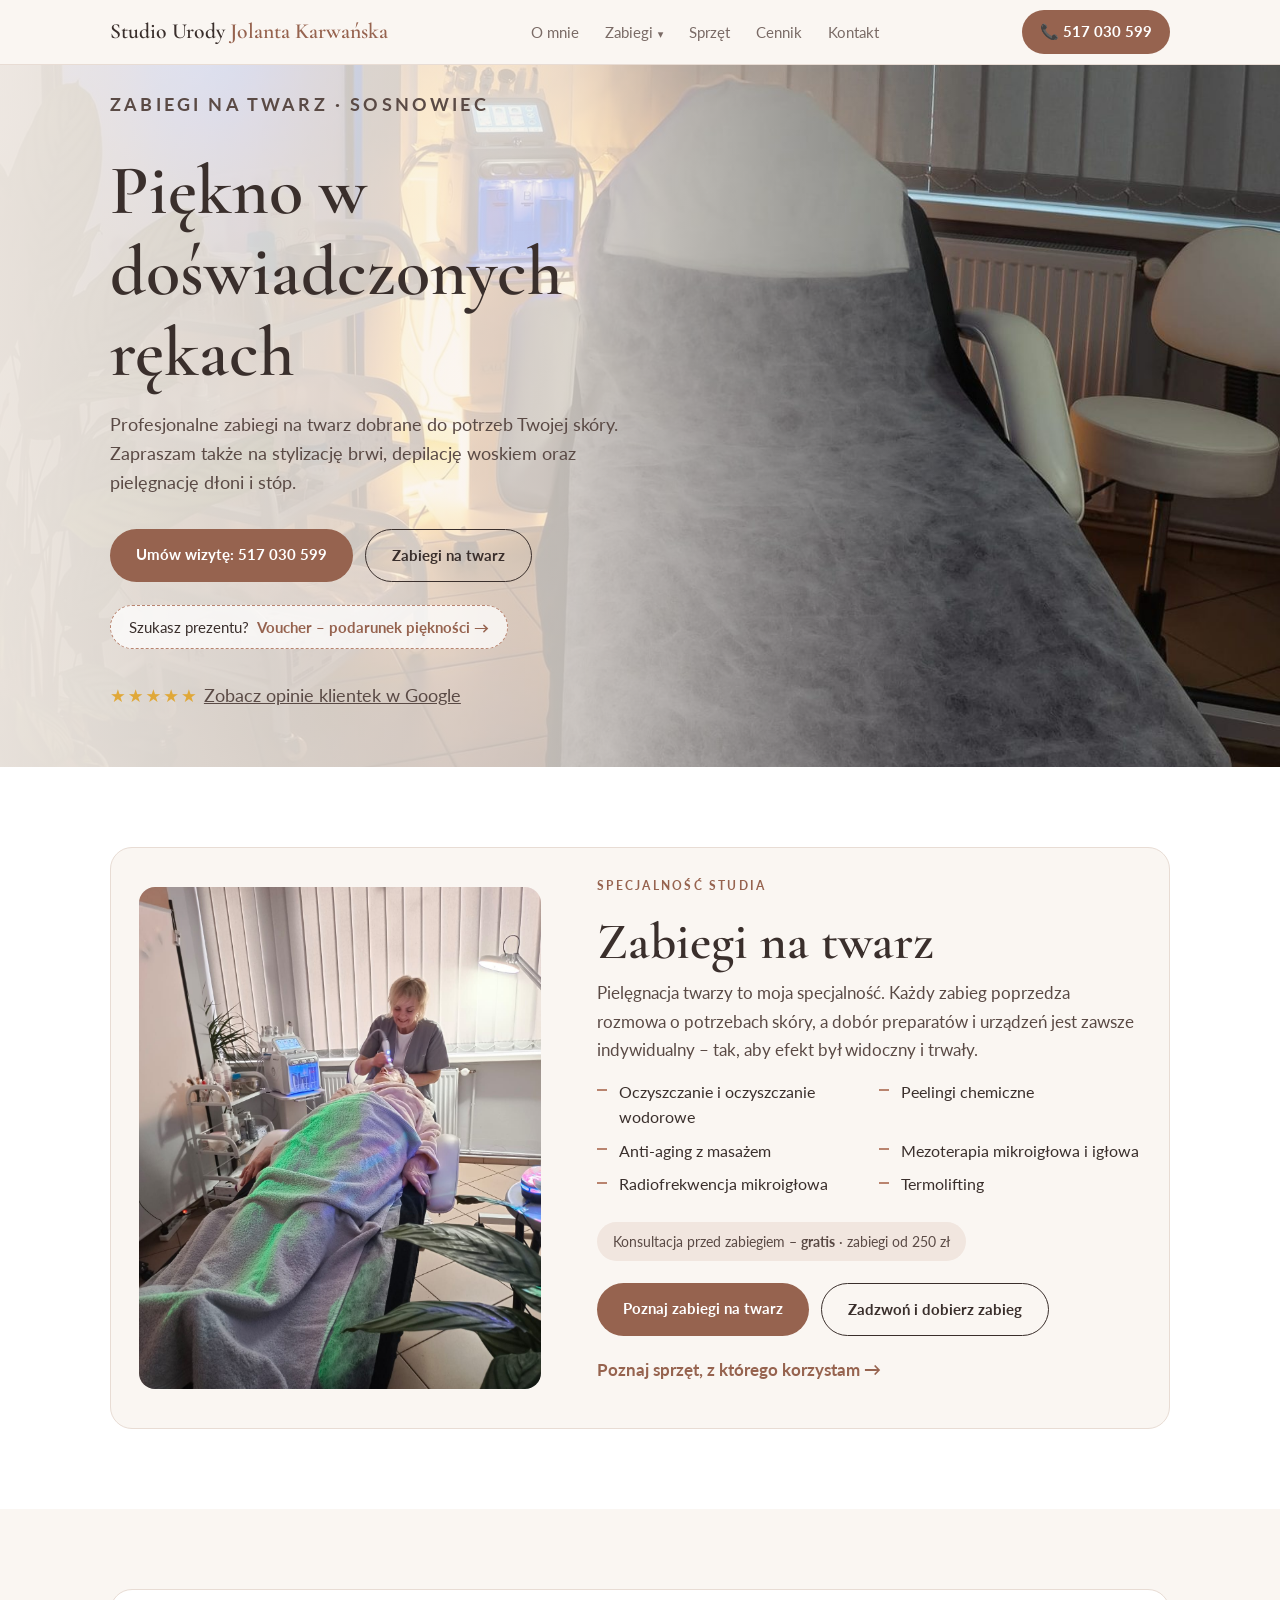
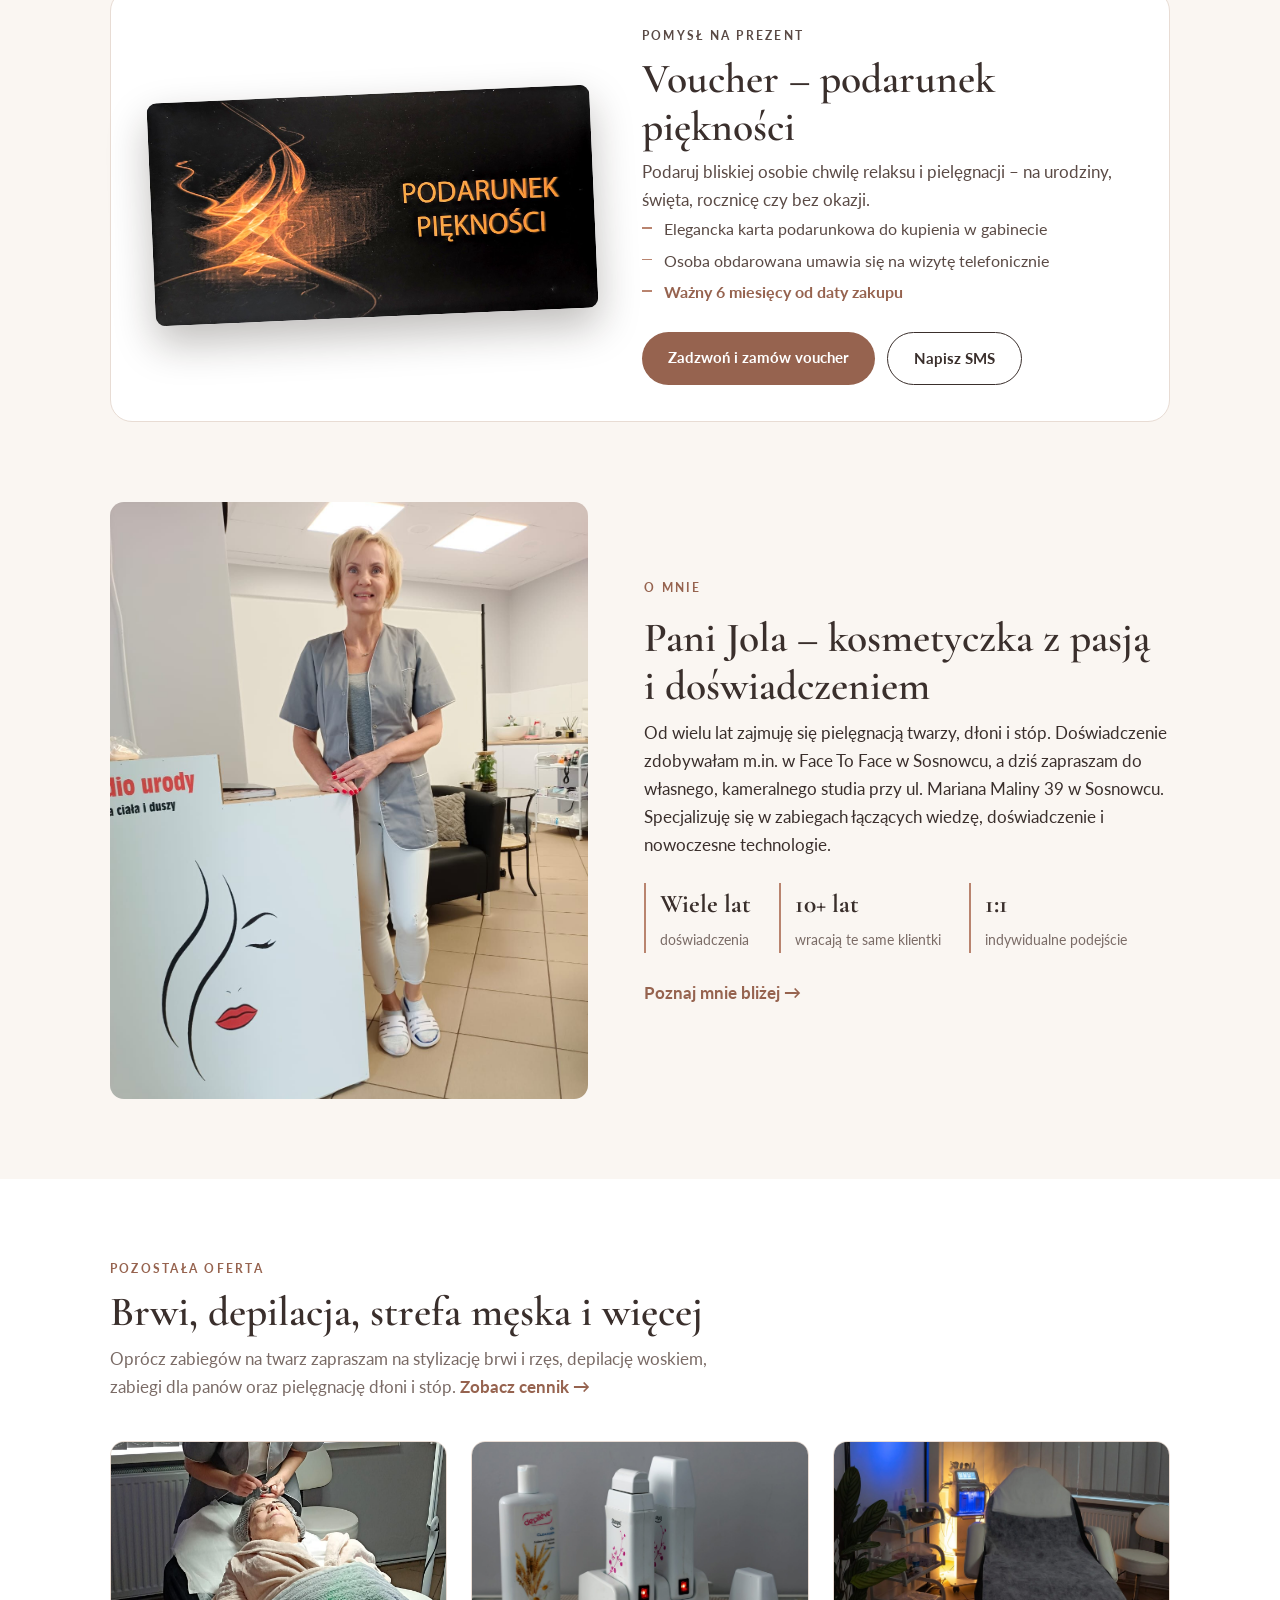
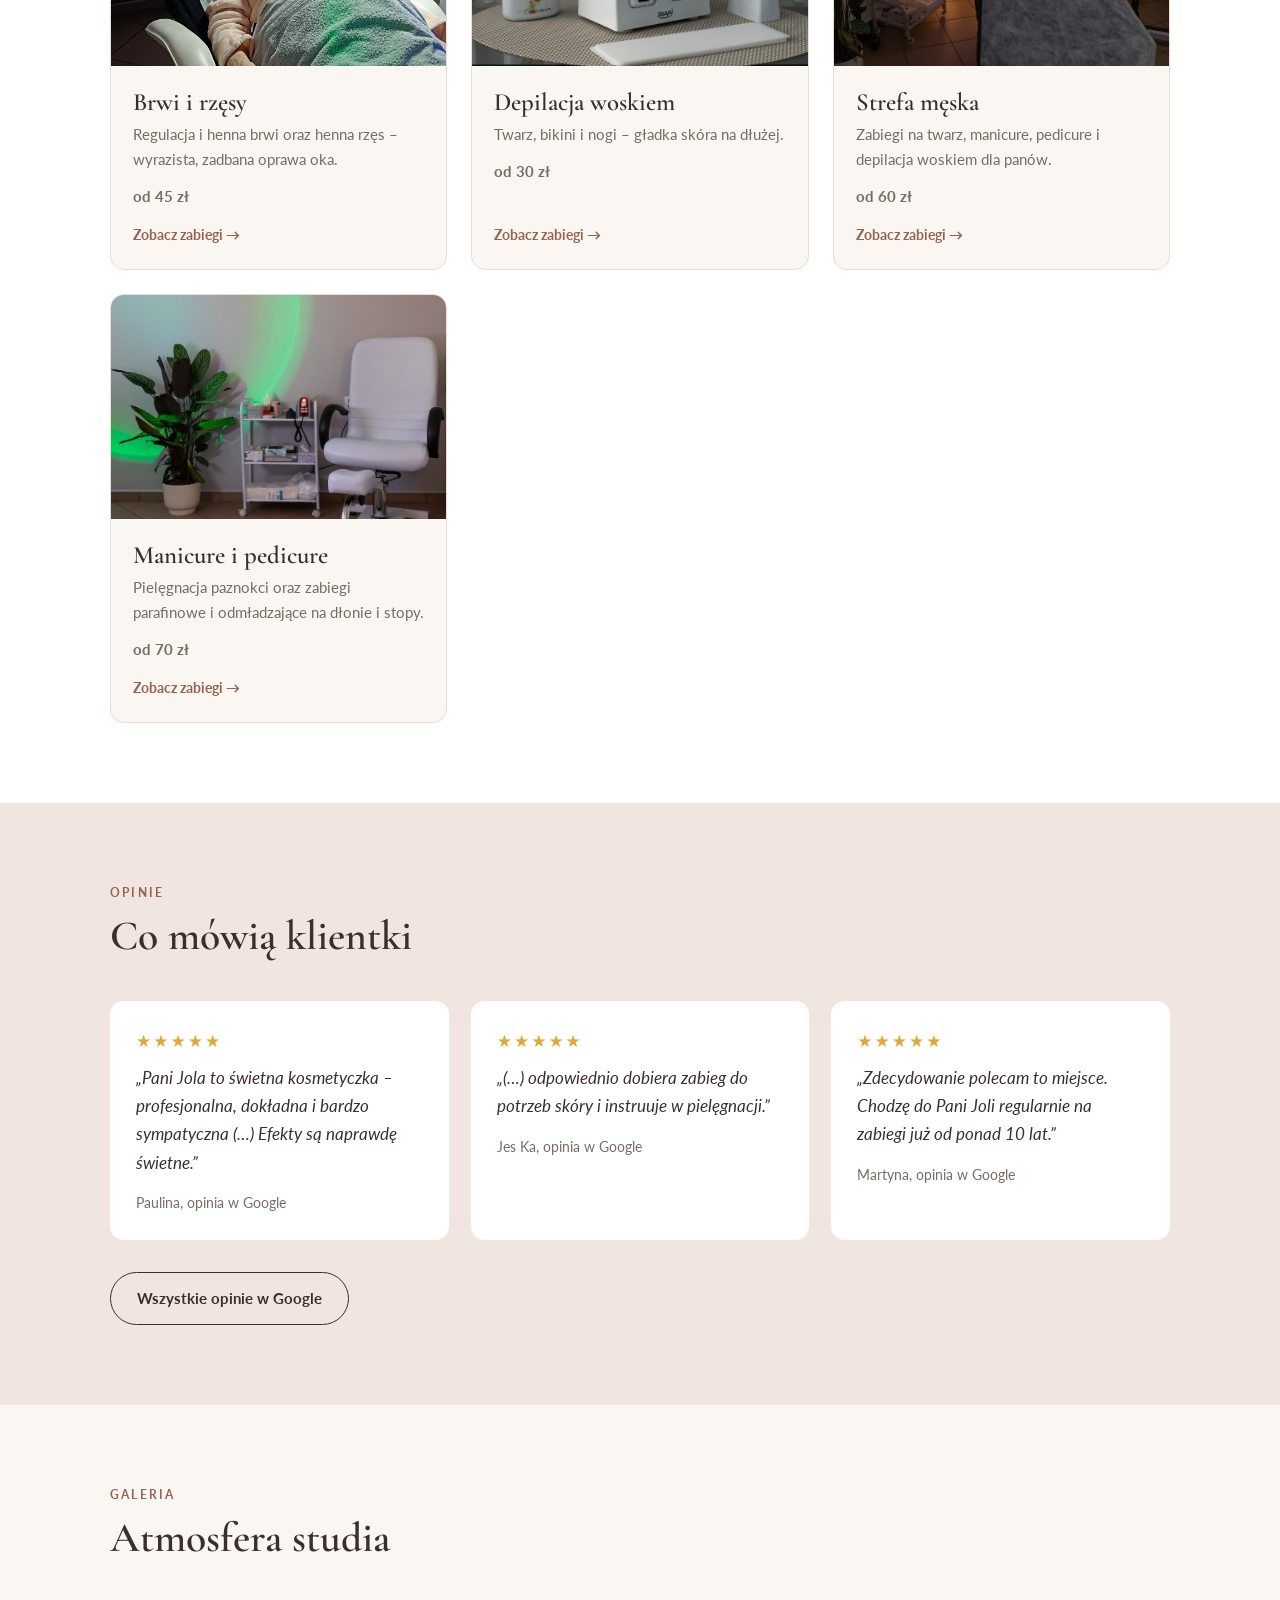
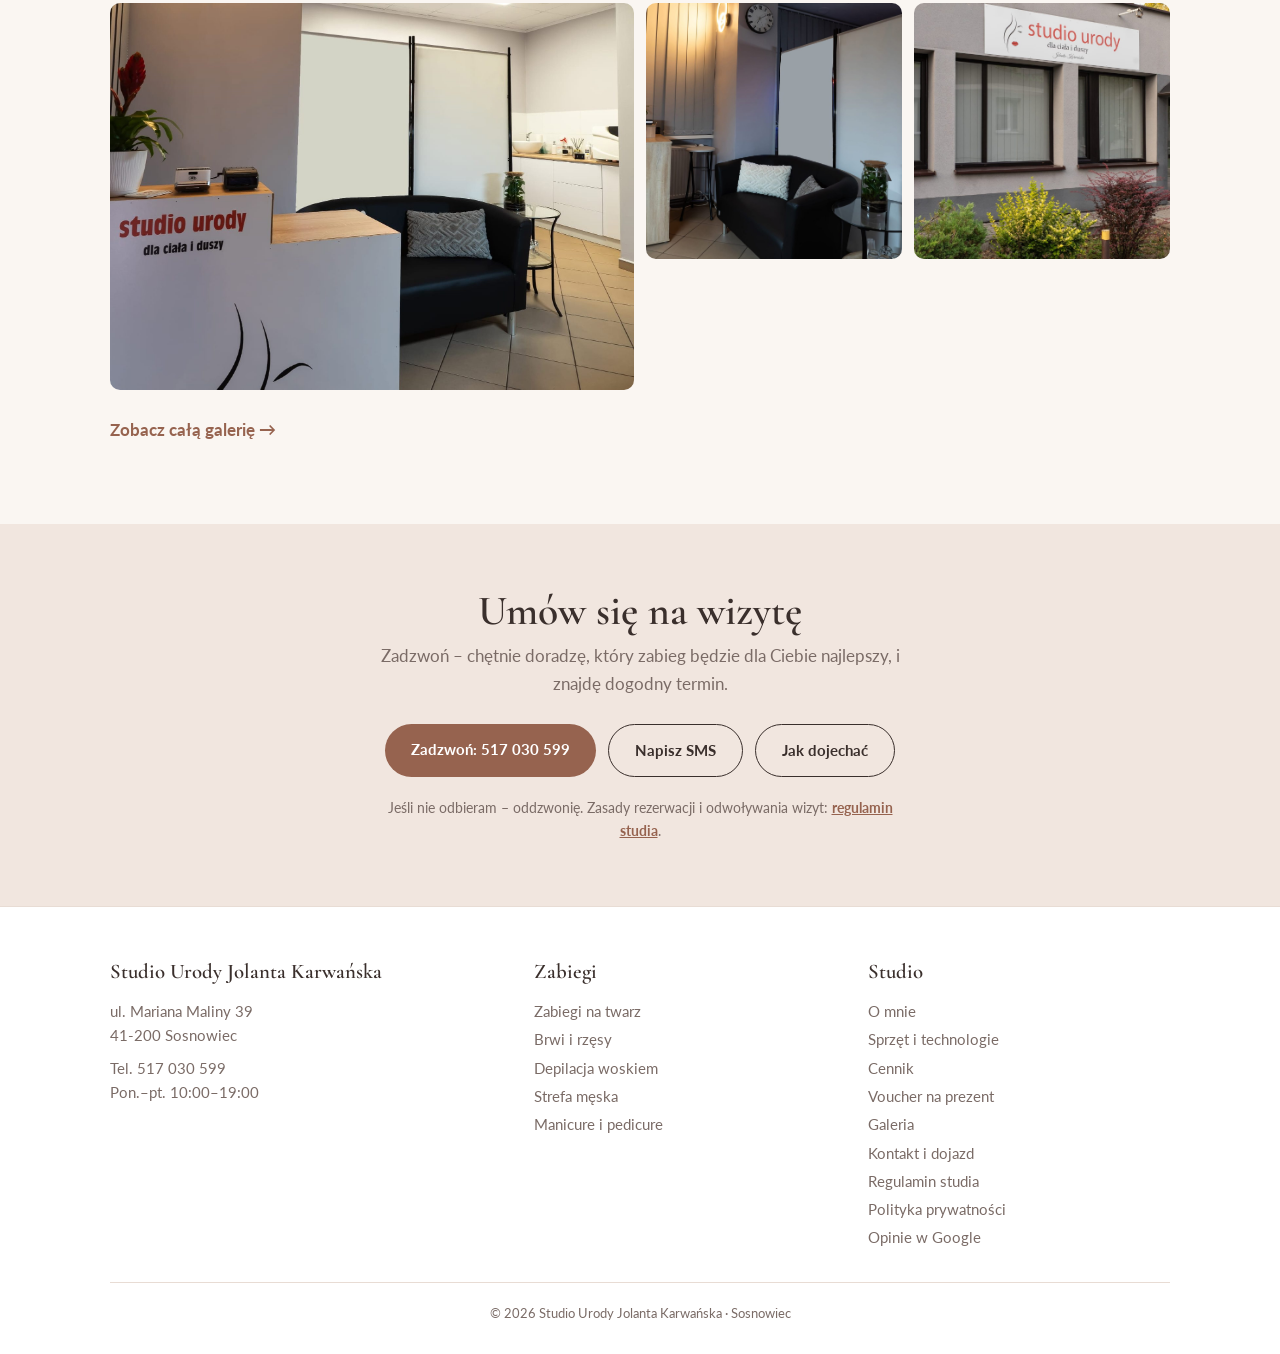
==== index.html @ 65a8606d "Feature gift voucher on home and price list, drop separate voucher page" ====
<!doctype html>
<html lang="pl">
<head>
<meta charset="utf-8">
<meta name="viewport" content="width=device-width, initial-scale=1">
<link rel="icon" href="favicon.svg" type="image/svg+xml">
<title>Studio Urody Jolanta Karwańska – kosmetyczka Sosnowiec</title>
<meta name="description" content="Studio Urody Jolanta Karwańska w Sosnowcu – profesjonalne zabiegi na twarz: oczyszczanie wodorowe, peelingi, mezoterapia, radiofrekwencja. Także brwi, depilacja, strefa męska. Wieloletnie doświadczenie. Zadzwoń: 517 030 599.">
<meta property="og:title" content="Studio Urody Jolanta Karwańska – kosmetyczka Sosnowiec">
<meta property="og:description" content="Studio Urody Jolanta Karwańska w Sosnowcu – profesjonalne zabiegi na twarz: oczyszczanie wodorowe, peelingi, mezoterapia, radiofrekwencja. Także brwi, depilacja, strefa męska. Wieloletnie doświadczenie. Zadzwoń: 517 030 599.">
<meta property="og:type" content="website">
<link rel="preconnect" href="https://fonts.googleapis.com">
<link rel="preconnect" href="https://fonts.gstatic.com" crossorigin>
<link href="https://fonts.googleapis.com/css2?family=Cormorant+Garamond:wght@500;600&family=Lato:wght@400;700&display=swap" rel="stylesheet">
<link rel="stylesheet" href="css/style.css?v=20261111c">
<script type="application/ld+json">
{
  "@context": "https://schema.org",
  "@type": "BeautySalon",
  "name": "Studio Urody Jolanta Karwańska",
  "telephone": "+48517030599",
  "address": {
    "@type": "PostalAddress",
    "streetAddress": "Mariana Maliny 39",
    "postalCode": "41-200",
    "addressLocality": "Sosnowiec",
    "addressCountry": "PL"
  },
  "geo": { "@type": "GeoCoordinates", "latitude": 50.2664067, "longitude": 19.1683963 },
  "openingHoursSpecification": [{
    "@type": "OpeningHoursSpecification",
    "dayOfWeek": ["Monday","Tuesday","Wednesday","Thursday","Friday"],
    "opens": "10:00",
    "closes": "19:00"
  }],
  "hasMap": "https://www.google.com/maps/place/?q=place_id:0x4716db707ce4283d:0x640114ca1b126993"
}
</script>
</head>
<body>

<header>
  <div class="wrap nav">
    <a href="index.html" class="logo">Studio Urody <span>Jolanta Karwańska</span></a>
    <button type="button" class="burger" aria-label="Menu" aria-expanded="false" aria-controls="menu"><span></span><span></span><span></span></button>
    <ul class="menu" id="menu">
      <li><a href="o-mnie.html">O mnie</a></li>
      <li class="has-sub"><button type="button" class="sub-toggle" aria-expanded="false" aria-controls="submenu">Zabiegi</button>
        <ul class="submenu" id="submenu">
          <li><a href="zabiegi-na-twarz.html">Zabiegi na twarz</a></li>
          <li><a href="brwi-i-rzesy.html">Brwi i rzęsy</a></li>
          <li><a href="depilacja.html">Depilacja woskiem</a></li>
          <li><a href="strefa-meska.html">Strefa męska</a></li>
          <li><a href="manicure-pedicure.html">Manicure i pedicure</a></li>
        </ul>
      </li>
      <li><a href="sprzet.html">Sprzęt</a></li>
      <li><a href="cennik.html">Cennik</a></li>
      <li><a href="kontakt.html">Kontakt</a></li>
    </ul>
    <a class="btn" href="tel:+48517030599" aria-label="Zadzwoń: 517 030 599">📞 517 030 599</a>
  </div>
</header>

<main>
<section class="hero">
  <div class="wrap">
    <p class="eyebrow">Zabiegi na twarz · Sosnowiec</p>
    <h1>Piękno w doświadczonych rękach</h1>
    <p>Profesjonalne zabiegi na twarz dobrane do potrzeb Twojej skóry. Zapraszam także na stylizację brwi, depilację woskiem oraz pielęgnację dłoni i stóp.</p>
    <div class="cta">
      <a class="btn" href="tel:+48517030599">Umów wizytę: 517 030 599</a>
      <a class="btn ghost" href="zabiegi-na-twarz.html">Zabiegi na twarz</a>
    </div>
    <a class="hero-gift" href="#voucher"><span>Szukasz prezentu?</span> Voucher – podarunek piękności →</a>
    <p class="rating"><b>★★★★★</b> <a href="https://www.google.com/maps/place/?q=place_id:0x4716db707ce4283d:0x640114ca1b126993" target="_blank" rel="noopener">Zobacz opinie klientek w Google</a></p>
  </div>
</section>

<section class="bg-surface">
  <div class="wrap">
    <div class="featured">
      <img src="images/zabieg-twarz.jpg" alt="Pani Jola podczas zabiegu na twarz" loading="lazy">
      <div class="featured-body">
        <p class="eyebrow">Specjalność studia</p>
        <h2>Zabiegi na twarz</h2>
        <p>Pielęgnacja twarzy to moja specjalność. Każdy zabieg poprzedza rozmowa o potrzebach skóry, a dobór preparatów i urządzeń jest zawsze indywidualny – tak, aby efekt był widoczny i trwały.</p>
        <ul class="checks"><li>Oczyszczanie i oczyszczanie wodorowe</li><li>Peelingi chemiczne</li><li>Anti-aging z masażem</li><li>Mezoterapia mikroigłowa i igłowa</li><li>Radiofrekwencja mikroigłowa</li><li>Termolifting</li></ul>
        <p class="badge">Konsultacja przed zabiegiem – <strong>gratis</strong> · zabiegi od 250 zł</p>
        <div class="cta">
          <a class="btn" href="zabiegi-na-twarz.html">Poznaj zabiegi na twarz</a>
          <a class="btn ghost" href="tel:+48517030599">Zadzwoń i dobierz zabieg</a>
        </div>
        <p style="margin-top:1.2rem"><a class="text-link" href="sprzet.html">Poznaj sprzęt, z którego korzystam →</a></p>
      </div>
    </div>
  </div>
</section>

<section class="voucher-sec voucher-top" id="voucher">
  <div class="wrap">
    <div class="voucher">
      <div class="voucher-img"><img src="images/voucher-podarunek.jpg" alt="Voucher Studia Urody – Podarunek piękności" loading="lazy"></div>
      <div>
        <p class="eyebrow">Pomysł na prezent</p>
        <h2>Voucher – podarunek piękności</h2>
        <p>Podaruj bliskiej osobie chwilę relaksu i pielęgnacji – na urodziny, święta, rocznicę czy bez okazji.</p>
        <ul class="voucher-facts">
          <li>Elegancka karta podarunkowa do kupienia w gabinecie</li>
          <li>Osoba obdarowana umawia się na wizytę telefonicznie</li>
          <li><strong>Ważny 6 miesięcy od daty zakupu</strong></li>
        </ul>
        <div class="cta">
          <a class="btn" href="tel:+48517030599">Zadzwoń i zamów voucher</a>
          <a class="btn ghost" href="sms:+48517030599">Napisz SMS</a>
        </div>
      </div>
    </div>
  </div>
</section>

<section>
  <div class="wrap about">
    <img src="images/pani-jola-recepcja.jpg" alt="Pani Jolanta Karwańska w swoim studiu" loading="lazy">
    <div>
      <p class="eyebrow">O mnie</p>
      <h2>Pani Jola – kosmetyczka z pasją i doświadczeniem</h2>
      <p>Od wielu lat zajmuję się pielęgnacją twarzy, dłoni i stóp. Doświadczenie zdobywałam m.in. w Face To Face w Sosnowcu, a dziś zapraszam do własnego, kameralnego studia przy ul. Mariana Maliny 39 w Sosnowcu. Specjalizuję się w zabiegach łączących wiedzę, doświadczenie i nowoczesne technologie.</p>
      <div class="facts">
        <div><strong>Wiele lat</strong><span>doświadczenia</span></div>
        <div><strong>10+ lat</strong><span>wracają te same klientki</span></div>
        <div><strong>1:1</strong><span>indywidualne podejście</span></div>
      </div>
      <p style="margin-top:1.6rem"><a class="text-link" href="o-mnie.html">Poznaj mnie bliżej →</a></p>
    </div>
  </div>
</section>

<section class="bg-surface">
  <div class="wrap">
    <p class="eyebrow">Pozostała oferta</p>
    <h2>Brwi, depilacja, strefa męska i więcej</h2>
    <p class="lead">Oprócz zabiegów na twarz zapraszam na stylizację brwi i rzęs, depilację woskiem, zabiegi dla panów oraz pielęgnację dłoni i stóp. <a class="text-link" href="cennik.html">Zobacz cennik →</a></p>
    <div class="grid">
      <a class="card" href="brwi-i-rzesy.html">
        <img src="images/zabieg-brwi.jpg" alt="Pani Jola podczas zabiegu na brwi" loading="lazy">
        <div class="body"><h3>Brwi i rzęsy</h3><p>Regulacja i henna brwi oraz henna rzęs – wyrazista, zadbana oprawa oka.</p><p class="price">od 45 zł</p><span class="more-link">Zobacz zabiegi →</span></div>
      </a>
      <a class="card" href="depilacja.html">
        <img src="images/sprzet-wosk.jpg" alt="Podgrzewacze wosku do depilacji w studiu" loading="lazy">
        <div class="body"><h3>Depilacja woskiem</h3><p>Twarz, bikini i nogi – gładka skóra na dłużej.</p><p class="price">od 30 zł</p><span class="more-link">Zobacz zabiegi →</span></div>
      </a>
      <a class="card" href="strefa-meska.html">
        <img src="images/gabinet-twarz.jpg" alt="Gabinet do zabiegów na twarz" loading="lazy">
        <div class="body"><h3>Strefa męska</h3><p>Zabiegi na twarz, manicure, pedicure i depilacja woskiem dla panów.</p><p class="price">od 60 zł</p><span class="more-link">Zobacz zabiegi →</span></div>
      </a>
      <a class="card" href="manicure-pedicure.html">
        <img src="images/fotel-pedicure.jpg" alt="Fotel do pedicure w studiu" loading="lazy">
        <div class="body"><h3>Manicure i pedicure</h3><p>Pielęgnacja paznokci oraz zabiegi parafinowe i odmładzające na dłonie i stopy.</p><p class="price">od 70 zł</p><span class="more-link">Zobacz zabiegi →</span></div>
      </a>
    </div>
  </div>
</section>

<section class="reviews">
  <div class="wrap">
    <p class="eyebrow">Opinie</p>
    <h2>Co mówią klientki</h2>
    <div class="quotes">
      <blockquote><div class="stars">★★★★★</div><p>„Pani Jola to świetna kosmetyczka – profesjonalna, dokładna i bardzo sympatyczna (…) Efekty są naprawdę świetne.”</p><cite>Paulina, opinia w Google</cite></blockquote>
      <blockquote><div class="stars">★★★★★</div><p>„(…) odpowiednio dobiera zabieg do potrzeb skóry i instruuje w pielęgnacji.”</p><cite>Jes Ka, opinia w Google</cite></blockquote>
      <blockquote><div class="stars">★★★★★</div><p>„Zdecydowanie polecam to miejsce. Chodzę do Pani Joli regularnie na zabiegi już od ponad 10 lat.”</p><cite>Martyna, opinia w Google</cite></blockquote>
    </div>
    <p class="more"><a class="btn ghost" href="https://www.google.com/maps/place/?q=place_id:0x4716db707ce4283d:0x640114ca1b126993" target="_blank" rel="noopener">Wszystkie opinie w Google</a></p>
  </div>
</section>

<section>
  <div class="wrap">
    <p class="eyebrow">Galeria</p>
    <h2>Atmosfera studia</h2>
    <div class="gallery">
      <img class="wide" src="images/recepcja.jpg" alt="Recepcja studia z logo Studio Urody" loading="lazy">
      <img src="images/poczekalnia.jpg" alt="Poczekalnia z wygodną sofą" loading="lazy">
      <img src="images/budynek-wejscie.jpg" alt="Wejście do studia przy ul. Mariana Maliny 39" loading="lazy">
    </div>
    <p style="margin-top:1.6rem"><a class="text-link" href="galeria.html">Zobacz całą galerię →</a></p>
  </div>
</section>

<section class="cta-band">
  <div class="wrap">
    <h2>Umów się na wizytę</h2>
    <p>Zadzwoń – chętnie doradzę, który zabieg będzie dla Ciebie najlepszy, i znajdę dogodny termin.</p>
    <div class="cta">
      <a class="btn" href="tel:+48517030599">Zadzwoń: 517 030 599</a>
      <a class="btn ghost" href="sms:+48517030599">Napisz SMS</a>
      <a class="btn ghost" href="kontakt.html">Jak dojechać</a>
    </div>
    <p class="cta-note">Jeśli nie odbieram – oddzwonię. Zasady rezerwacji i odwoływania wizyt: <a href="regulamin.html">regulamin studia</a>.</p>
  </div>
</section>
</main>

<footer>
  <div class="wrap">
    <div class="foot-grid">
      <div>
        <h4>Studio Urody Jolanta Karwańska</h4>
        <p>ul. Mariana Maliny 39<br>41-200 Sosnowiec</p>
        <p style="margin-top:8px">Tel. <a href="tel:+48517030599">517 030 599</a></p>
        <p>Pon.–pt. 10:00–19:00</p>
      </div>
      <div>
        <h4>Zabiegi</h4>
        <ul>
          <li><a href="zabiegi-na-twarz.html">Zabiegi na twarz</a></li>
          <li><a href="brwi-i-rzesy.html">Brwi i rzęsy</a></li>
          <li><a href="depilacja.html">Depilacja woskiem</a></li>
          <li><a href="strefa-meska.html">Strefa męska</a></li>
          <li><a href="manicure-pedicure.html">Manicure i pedicure</a></li>
        </ul>
      </div>
      <div>
        <h4>Studio</h4>
        <ul>
          <li><a href="o-mnie.html">O mnie</a></li>
          <li><a href="sprzet.html">Sprzęt i technologie</a></li>
          <li><a href="cennik.html">Cennik</a></li>
          <li><a href="index.html#voucher">Voucher na prezent</a></li>
          <li><a href="galeria.html">Galeria</a></li>
          <li><a href="kontakt.html">Kontakt i dojazd</a></li>
          <li><a href="regulamin.html">Regulamin studia</a></li>
          <li><a href="polityka-prywatnosci.html">Polityka prywatności</a></li>
          <li><a href="https://www.google.com/maps/place/?q=place_id:0x4716db707ce4283d:0x640114ca1b126993" target="_blank" rel="noopener">Opinie w Google</a></li>
        </ul>
      </div>
    </div>
    <p class="copy">© 2026 Studio Urody Jolanta Karwańska · Sosnowiec</p>
  </div>
</footer>

<a class="btn call-fab" href="tel:+48517030599">📞 Zadzwoń i umów wizytę</a>

<script>
(function(){
var b=document.querySelector('.burger'),m=document.getElementById('menu'),t=document.querySelector('.sub-toggle'),li=t&&t.parentNode;
function set(el,btn,o){el.classList.toggle('open',o);btn.setAttribute('aria-expanded',o);}
if(b&&m)b.addEventListener('click',function(){set(m,b,!m.classList.contains('open'));});
if(t)t.addEventListener('click',function(e){e.stopPropagation();set(li,t,!li.classList.contains('open'));});
document.addEventListener('click',function(e){if(li&&!li.contains(e.target))set(li,t,false);});
document.addEventListener('keydown',function(e){if(e.key!=='Escape')return;
 if(li&&li.classList.contains('open')){set(li,t,false);t.focus();}
 else if(m&&m.classList.contains('open')){set(m,b,false);b.focus();}});
})();
</script>
</body>
</html>
---- css/style.css ----
/* Studio Urody Jolanta Karwańska – wspólne style (projekt v1) */
:root{
  --bg:#faf6f2; --surface:#ffffff; --ink:#3a2f2c; --muted:#7a6b66;
  --accent:#b9846f; --accent-dark:#96634f; --soft:#f1e6df; --line:#e8dcd4;
  --radius:14px; --max:1100px;
}
*{box-sizing:border-box;margin:0;padding:0}
html{scroll-behavior:smooth}
body{font-family:Lato,system-ui,sans-serif;background:var(--bg);color:var(--ink);line-height:1.65;font-size:17px}
img{display:block;max-width:100%}
a{color:inherit}
h1,h2,h3{font-family:"Cormorant Garamond",Georgia,serif;font-weight:600;line-height:1.15}
h2{font-size:clamp(2rem,4vw,2.6rem);margin-bottom:.5rem}
.wrap{max-width:var(--max);margin:0 auto;padding:0 20px}
section{padding:80px 0}
.eyebrow{text-transform:uppercase;letter-spacing:.18em;font-size:.78rem;color:var(--accent-dark);font-weight:700;margin-bottom:.6rem}
.lead{color:var(--muted);max-width:640px}
.text-link{color:var(--accent-dark);font-weight:700;text-decoration:none}
.text-link:hover{text-decoration:underline}
.bg-surface{background:var(--surface)}
.bg-soft{background:var(--soft)}

/* ---------- header / nawigacja ---------- */
header{position:sticky;top:0;z-index:30;background:rgba(250,246,242,.95);backdrop-filter:blur(8px);border-bottom:1px solid var(--line)}
.nav{display:flex;align-items:center;justify-content:space-between;height:64px;gap:20px}
.logo{font-family:"Cormorant Garamond",serif;font-size:1.35rem;font-weight:600;text-decoration:none;white-space:nowrap}
.logo span{color:var(--accent-dark)}
.menu{display:flex;align-items:center;gap:26px;list-style:none}
.menu a{text-decoration:none;font-size:.95rem;color:var(--muted)}
.menu a:hover,.menu a.active{color:var(--ink)}
.menu a.active{border-bottom:1.5px solid var(--accent)}
.has-sub{position:relative}
.sub-toggle{background:none;border:0;padding:0;font:inherit;font-size:.95rem;color:var(--muted);cursor:pointer}
.sub-toggle:hover,.sub-toggle.active{color:var(--ink)}
.sub-toggle.active{border-bottom:1.5px solid var(--accent)}
.sub-toggle::after{content:"▾";font-size:.7rem;margin-left:5px}
.submenu a.active{color:var(--accent-dark);font-weight:700}
.submenu{display:none;position:absolute;top:100%;left:-18px;min-width:230px;list-style:none;background:var(--surface);
  border:1px solid var(--line);border-radius:12px;padding:10px 0;box-shadow:0 12px 30px rgba(58,47,44,.10)}
.submenu a{display:block;padding:8px 18px;border:0!important}
.submenu a:hover{background:var(--bg)}
.has-sub:hover .submenu,.has-sub.open .submenu{display:block}
.has-sub::before{content:"";position:absolute;left:0;right:0;top:100%;height:12px} /* mostek dla hover */
.burger{display:none;background:none;border:0;padding:0 9px;color:inherit}

.btn{display:inline-block;background:var(--accent-dark);color:#fff;text-decoration:none;padding:13px 26px;border-radius:999px;font-weight:700;font-size:.95rem;transition:background .2s;border:0;cursor:pointer}
.btn:hover{background:#7a4f3e}
.btn.ghost{background:transparent;color:var(--ink);border:1px solid var(--ink)}
.btn.ghost:hover{background:var(--ink);color:#fff}
.nav .btn{padding:9px 18px}

@media (max-width:860px){
  .burger{display:flex;flex-direction:column;justify-content:center;gap:5px;width:42px;height:42px;cursor:pointer;margin-left:auto}
  .burger span{display:block;height:2px;background:var(--ink);border-radius:2px}
  .menu{display:none;position:absolute;top:64px;left:0;right:0;flex-direction:column;align-items:stretch;gap:0;
    background:var(--bg);border-bottom:1px solid var(--line);padding:8px 20px 18px;box-shadow:0 14px 24px rgba(58,47,44,.08)}
  .menu > li > a{display:block;padding:12px 0;font-size:1.05rem;border-bottom:1px solid var(--line)}
  .menu a.active{border-bottom:1px solid var(--line);color:var(--accent-dark)}
  .sub-toggle{display:block;width:100%;text-align:left;padding:12px 0 4px;font-size:.8rem;text-transform:uppercase;letter-spacing:.15em;border:0!important;cursor:default}
  .sub-toggle::after{content:""}
  .submenu{display:block;position:static;box-shadow:none;border:0;background:transparent;padding:0 0 6px 14px;min-width:0}
  .submenu a{padding:8px 0;font-size:.98rem}
  .has-sub::before{display:none}
  .menu.open{display:flex}
  .nav > .btn{display:none}
}

/* ---------- hero (strona główna) ---------- */
.hero{padding:0;position:relative;min-height:78vh;display:flex;align-items:center;color:var(--ink);
  background:linear-gradient(90deg,rgba(250,243,236,.92) 0%,rgba(250,243,236,.75) 45%,rgba(250,243,236,0) 75%),
  url("../images/gabinet-twarz.jpg") right center/cover}
.hero .wrap{width:100%}
.hero h1{font-size:clamp(2.6rem,6.5vw,4.4rem);max-width:640px;margin-bottom:1rem}
.hero p{max-width:520px;font-size:1.1rem;color:#5a4a45;margin-bottom:2rem}
.cta{display:flex;gap:12px;flex-wrap:wrap}
.rating{margin-top:2rem;font-size:.95rem}
.rating b{color:#e0a838;letter-spacing:2px}
@media (max-width:760px){.hero{background:linear-gradient(rgba(250,243,236,.85),rgba(250,243,236,.85)),url("../images/gabinet-twarz.jpg") right center/cover}}

/* ---------- nagłówek podstron ---------- */
.page-hero{padding:70px 0 60px;background-size:cover;background-position:center}
.page-hero h1{font-size:clamp(2.4rem,5.5vw,3.6rem);margin-bottom:.6rem}
.page-hero p{max-width:600px;color:#5a4a45;font-size:1.08rem}
.crumbs{font-size:.85rem;color:var(--muted);margin-bottom:1.2rem}
.crumbs a{text-decoration:none}
.crumbs a:hover{color:var(--ink)}
.crumbs span{margin:0 8px;opacity:.6}

/* ---------- o mnie ---------- */
.about{display:grid;grid-template-columns:1fr 1.1fr;gap:56px;align-items:center}
.about.reverse{grid-template-columns:1.1fr 1fr}
.about.reverse img{order:2}
.about img{border-radius:var(--radius);aspect-ratio:4/5;object-fit:cover;object-position:center 20%;width:100%}
.about img.landscape{aspect-ratio:4/3;object-position:0% center}
.about p{margin-bottom:1rem}
.facts{display:flex;gap:28px;margin-top:1.5rem;flex-wrap:wrap}
.facts div{border-left:2px solid var(--accent);padding-left:14px}
.facts strong{display:block;font-family:"Cormorant Garamond",serif;font-size:1.6rem}
.facts span{font-size:.88rem;color:var(--muted)}
@media (max-width:820px){.about,.about.reverse{grid-template-columns:1fr;gap:32px}.about.reverse img{order:0}.about img{aspect-ratio:4/3}}

/* ---------- karty ---------- */
.grid{display:grid;grid-template-columns:repeat(auto-fill,minmax(300px,1fr));gap:24px;margin-top:2.5rem}
.grid.two{grid-template-columns:repeat(auto-fill,minmax(420px,1fr))}
@media (max-width:520px){.grid.two{grid-template-columns:1fr}}
.card{background:var(--bg);border-radius:var(--radius);overflow:hidden;border:1px solid var(--line);display:flex;flex-direction:column}
.bg-soft .card,.page-body .card{background:var(--surface)}
a.card{text-decoration:none;transition:transform .2s,box-shadow .2s}
a.card:hover{transform:translateY(-3px);box-shadow:0 14px 28px rgba(58,47,44,.08)}
.card img{aspect-ratio:3/2;object-fit:cover;width:100%}
.card .body{padding:22px;flex:1;display:flex;flex-direction:column}
.card h3{font-size:1.55rem;margin-bottom:.35rem}
.card p{color:var(--muted);font-size:.95rem}
.card .more-link{margin-top:auto;padding-top:14px;font-size:.9rem;font-weight:700;color:var(--accent-dark)}
.price{margin-top:12px;font-size:.88rem;color:var(--accent-dark);font-weight:700}

/* ---------- lista zabiegów ---------- */
.offer-intro{display:grid;grid-template-columns:1.1fr 1fr;gap:56px;align-items:center}
.offer-intro img{border-radius:var(--radius);aspect-ratio:4/3;object-fit:cover;width:100%}
.offer-intro img.tall{aspect-ratio:4/5;object-position:center 30%;max-height:620px}
.about img[src*="portret"]{object-position:center 15%}
.gallery.full img[src*="pani-jola"],.gallery.full img[src*="zabieg-"]{object-position:center 30%}
.offer-intro p{margin-bottom:1rem}
@media (max-width:820px){.offer-intro{grid-template-columns:1fr;gap:32px}}
.toc{display:flex;flex-wrap:wrap;gap:10px;margin-top:1.4rem}
.toc a{font-size:.85rem;text-decoration:none;padding:7px 14px;border:1px solid var(--line);border-radius:999px;background:var(--surface)}
.toc a:hover{border-color:var(--accent);color:var(--accent-dark)}
.treatments{display:grid;gap:18px;margin-top:2.5rem}
.treatment{background:var(--surface);border:1px solid var(--line);border-radius:var(--radius);padding:26px 28px;
  display:grid;grid-template-columns:1fr auto;gap:8px 32px;align-items:start;scroll-margin-top:90px}
.treatment h3{font-size:1.6rem}
.treatment p{color:var(--muted);font-size:.97rem;grid-column:1}
.treatment ul{grid-column:1;margin:.3rem 0 0 1.1rem;color:var(--muted);font-size:.95rem}
.treatment .meta{grid-column:2;grid-row:1 / span 3;text-align:right;font-size:.88rem;color:var(--muted);white-space:nowrap;padding-top:6px}
.treatment .meta strong{display:block;color:var(--accent-dark);font-size:1rem}
@media (max-width:640px){.treatment{grid-template-columns:1fr}.treatment .meta{grid-column:1;grid-row:auto;text-align:left;padding-top:8px;border-top:1px solid var(--line);margin-top:8px;display:flex;gap:18px}}
.note{margin-top:1.6rem;font-size:.9rem;color:var(--muted)}

/* ---------- opinie ---------- */
.reviews{background:var(--soft)}
.quotes{display:grid;grid-template-columns:repeat(auto-fit,minmax(260px,1fr));gap:22px;margin-top:2.5rem}
blockquote{background:var(--surface);padding:26px;border-radius:var(--radius)}
blockquote .stars{color:#e0a838;letter-spacing:2px;margin-bottom:.6rem}
blockquote p{font-style:italic}
blockquote cite{display:block;margin-top:.9rem;font-style:normal;font-size:.88rem;color:var(--muted)}
.reviews .more{margin-top:2rem}

/* ---------- galeria ---------- */
.gallery{display:grid;grid-template-columns:repeat(4,1fr);gap:12px;margin-top:2.5rem}
.gallery img{border-radius:10px;aspect-ratio:1;object-fit:cover;width:100%}
.gallery .wide{grid-column:span 2;aspect-ratio:auto;height:100%;object-position:20% 60%}
.gallery figure{margin:0}
.gallery.full{grid-template-columns:repeat(3,1fr);gap:16px}
.gallery.full img{aspect-ratio:4/3}
.gallery.full figcaption{font-size:.85rem;color:var(--muted);margin-top:8px}
@media (max-width:760px){.gallery,.gallery.full{grid-template-columns:repeat(2,1fr)}}

/* ---------- pas CTA ---------- */
.cta-band{background:var(--soft);padding:64px 0;text-align:center}
.cta-band h2{margin-bottom:.4rem}
.cta-band p{color:var(--muted);margin:0 auto 1.6rem;max-width:520px}
.cta-band .cta{justify-content:center}

/* ---------- kontakt ---------- */
.contact-grid{display:grid;grid-template-columns:1fr 1.3fr;gap:40px;margin-top:2rem}
.info dl{display:grid;gap:18px}
.info dt{font-size:.78rem;text-transform:uppercase;letter-spacing:.15em;color:var(--muted)}
.info dd{font-size:1.1rem}
.info dd a{text-decoration:none;font-weight:700}
.hours{border-collapse:collapse;width:100%;max-width:300px}
.hours td{padding:3px 0}
.hours td:last-child{text-align:right}
.map{border:0;width:100%;height:100%;min-height:360px;border-radius:var(--radius)}
.entrance{border-radius:var(--radius);aspect-ratio:4/3;object-fit:cover;width:100%;max-width:420px;margin-top:6px}
@media (max-width:820px){.contact-grid{grid-template-columns:1fr}}

/* ---------- stopka ---------- */
footer{background:var(--surface);border-top:1px solid var(--line);padding:48px 0 30px;font-size:.92rem;color:var(--muted)}
.foot-grid{display:grid;grid-template-columns:1.3fr 1fr 1fr;gap:32px}
.foot-grid h4{font-family:"Cormorant Garamond",serif;font-size:1.3rem;color:var(--ink);margin-bottom:.6rem;font-weight:600}
.foot-grid ul{list-style:none;display:grid;gap:4px}
.foot-grid a{text-decoration:none}
.foot-grid a:hover{color:var(--ink)}
.copy{margin-top:32px;padding-top:20px;border-top:1px solid var(--line);font-size:.82rem;text-align:center}
@media (max-width:760px){.foot-grid{grid-template-columns:1fr}}

/* przyklejony przycisk na telefonie */
.call-fab{display:none}
@media (max-width:760px){
  .call-fab{display:block;position:fixed;bottom:16px;left:16px;right:16px;text-align:center;z-index:20;box-shadow:0 6px 20px rgba(0,0,0,.2)}
  footer{padding-bottom:96px}
}

/* ---------- wyróżnione: zabiegi na twarz ---------- */
.featured{display:grid;grid-template-columns:.85fr 1.15fr;gap:56px;align-items:center;background:var(--bg);
  border:1px solid var(--line);border-radius:22px;padding:28px}
.page-body .featured{background:var(--surface)}
.featured img{width:100%;aspect-ratio:4/5;object-fit:cover;object-position:center 30%;border-radius:16px}
.featured h2{font-size:clamp(2.3rem,4.6vw,3.2rem)}
.featured-body p{margin-bottom:1rem}
.featured-body > p:not(.eyebrow){color:#5a4a45}
.checks{list-style:none;display:grid;grid-template-columns:1fr 1fr;gap:8px 20px;margin:.4rem 0 1.8rem}
.checks li{position:relative;padding-left:22px;font-size:.97rem}
.checks li::before{content:"";position:absolute;left:0;top:.62em;width:10px;height:1.5px;background:var(--accent)}
@media (max-width:860px){.featured{grid-template-columns:1fr;gap:28px;padding:18px}.featured img{aspect-ratio:4/3}.checks{grid-template-columns:1fr}}

/* ---------- regulamin ---------- */
.legal{max-width:780px}
.legal h2{font-size:1.7rem;margin:2.2rem 0 .6rem}
.legal h2:first-child{margin-top:0}
.legal ol{padding-left:1.3rem;display:grid;gap:.45rem;color:#4f4340}
.legal li::marker{color:var(--accent-dark);font-weight:700}

.grid.four{grid-template-columns:repeat(auto-fill,minmax(230px,1fr))}
.grid.four .card h3{font-size:1.35rem}

/* ---------- ceny ---------- */
.treatment{grid-template-columns:1fr minmax(220px,auto)}
.treatment > div{grid-column:1}
.treatment > div{grid-row:1}
.treatment .prices{list-style:none;grid-column:2;grid-row:1;min-width:220px;display:grid;gap:4px;margin:0;padding-top:6px;color:inherit;font-size:inherit}
.prices li{display:flex;justify-content:space-between;gap:18px;font-size:.92rem;color:var(--muted);border-bottom:1px dotted var(--line);padding:3px 0}
.prices li:last-child{border-bottom:0}
.prices li strong{color:var(--accent-dark);white-space:nowrap;font-size:1rem}
.prices li.single{justify-content:flex-end;border:0}
.prices li.single strong{font-size:1.25rem;font-family:"Cormorant Garamond",serif}
@media (max-width:640px){.treatment{grid-template-columns:1fr}.treatment .prices{grid-column:1;grid-row:auto;min-width:0;border-top:1px solid var(--line);margin-top:10px;padding-top:10px}.prices li.single{justify-content:flex-start}}
.group-title{font-size:clamp(1.8rem,3.4vw,2.3rem);margin:3.2rem 0 .3rem;scroll-margin-top:90px}
.group-desc{color:var(--muted);max-width:720px;margin-bottom:.6rem}
.group-title + .treatments,.group-desc + .treatments{margin-top:1.2rem}
.badge{display:inline-block;background:var(--soft);color:var(--accent-dark);border-radius:999px;padding:8px 16px;font-size:.88rem;margin:.4rem 0 1rem}
.featured .badge{margin:-.6rem 0 1.4rem}

/* ---------- strona cennika ---------- */
.pricelists{max-width:820px}
.pricelist{background:var(--surface);border:1px solid var(--line);border-radius:var(--radius);padding:28px 32px;margin-top:28px}
.pl-title{display:flex;justify-content:space-between;align-items:baseline;gap:16px;flex-wrap:wrap;margin-bottom:.6rem;padding-bottom:.6rem;border-bottom:1.5px solid var(--accent)}
.pl-title h2{font-size:1.9rem;margin:0}
.pl-title a{font-size:.88rem}
.pl-group{font-size:1.3rem;margin:1.4rem 0 .3rem;color:var(--accent-dark)}
.pl-row{display:flex;justify-content:space-between;gap:20px;padding:7px 0;border-bottom:1px dotted var(--line);font-size:.97rem}
.pl-row strong{white-space:nowrap;color:var(--ink)}
.pl-head{border-bottom:0;padding-bottom:0;font-weight:700}
.pl-sub{padding-left:16px;color:var(--muted)}
@media (max-width:640px){.pricelist{padding:22px 18px}}

/* ---------- sprzęt i technologie ---------- */
.device{display:grid;grid-template-columns:1fr 1fr;gap:56px;align-items:center;margin-top:80px;scroll-margin-top:90px}
.device > img,.device-pics img{width:100%;border-radius:var(--radius);aspect-ratio:3/2;object-fit:cover}
.device > img.tall{aspect-ratio:4/5;max-height:620px;object-position:center 30%}
.device.reverse > :first-child{order:2}
.device-pics{display:grid;grid-template-columns:1fr;gap:14px}
.device-pics img + img{aspect-ratio:16/7}
.device h2{font-size:clamp(1.9rem,3.6vw,2.4rem)}
.device p{margin-bottom:1rem;color:#5a4a45}
.device .eyebrow{color:var(--accent-dark)}
.device-uses{font-size:.85rem;font-weight:700;color:var(--ink)!important;margin:1.4rem 0 .2rem!important}
.device .toc{margin-top:.4rem}
.device-grid{margin-top:1.4rem}
.device-grid .card{background:var(--surface)}
@media (max-width:860px){.device{grid-template-columns:1fr;gap:26px;margin-top:56px}.device.reverse > :first-child{order:0}}

/* ---------- poprawki UX / dostępność (2026-11) ---------- */
a:focus-visible,button:focus-visible,.btn:focus-visible{outline:2px solid var(--accent-dark);outline-offset:3px;border-radius:6px}
.btn:focus-visible{border-radius:999px}
.cta-note{margin-top:1rem;font-size:.88rem;color:var(--muted)}
.cta-note a{color:var(--accent-dark);font-weight:700}
.cta-band .cta-note{margin:1.2rem auto 0}
.pricelists > .toc{margin:.4rem 0 0}
.pricelist{scroll-margin-top:90px}
.info small{font-size:.9rem;color:var(--muted)}
.info dd a[href^="sms:"]{font-weight:400;color:var(--accent-dark)}

/* ---------- voucher ---------- */
.voucher-sec{padding:0 0 80px}
.cennik-page .voucher-sec{padding-top:0}
.voucher{display:flex;align-items:center;justify-content:space-between;gap:32px;flex-wrap:wrap;
  background:var(--surface);border:1.5px dashed var(--accent);border-radius:22px;padding:36px 40px;scroll-margin-top:90px}
.voucher h2{margin-bottom:.4rem}
.voucher p{color:#5a4a45;max-width:620px}
.voucher .voucher-valid{margin-top:.6rem;font-size:.92rem;color:var(--accent-dark);font-weight:700}
@media (max-width:640px){.voucher{padding:26px 22px}}

/* ---------- regulamin (wersja Pani Joli) ---------- */
.legal-card{background:var(--surface);border:1px solid var(--line);border-radius:var(--radius);padding:20px 24px;margin-bottom:2rem;line-height:1.8}
.legal .rules{gap:.9rem;font-size:1.02rem}
.legal-accept{margin-top:2rem;font-weight:700}
.legal-sign{margin-top:1.2rem;color:var(--muted)}
.legal-sign span{font-family:"Cormorant Garamond",serif;font-size:1.5rem;color:var(--ink)}

/* ---------- voucher z ilustracją ---------- */
.voucher-top{padding:80px 0 0}
.voucher{display:grid;grid-template-columns:1fr 1.1fr;gap:48px;align-items:center;justify-content:normal;border-style:solid;border-width:1px;border-color:var(--line);background:var(--surface)}
.voucher .voucher-valid{display:inline-block;background:var(--soft);border-radius:999px;padding:6px 14px;margin:.4rem 0 1.4rem}
.voucher-img{display:block}
.voucher-img img{width:100%;border-radius:10px;box-shadow:0 18px 40px rgba(30,20,15,.28);transform:rotate(-2.5deg);transition:transform .3s}
.voucher-img:hover img{transform:rotate(0) scale(1.02)}
@media (max-width:860px){.voucher{grid-template-columns:1fr;gap:30px}.voucher-img img{transform:none}}
/* ---------- voucher – wyróżnienie ---------- */
.voucher-facts{list-style:none;display:grid;gap:6px;margin:.2rem 0 1.6rem}
.voucher-facts li{position:relative;padding-left:22px;color:#5a4a45;font-size:.97rem}
.voucher-facts li::before{content:"";position:absolute;left:0;top:.65em;width:10px;height:1.5px;background:var(--accent)}
.voucher-facts strong{color:var(--accent-dark)}
.hero-gift{display:inline-flex;gap:8px;align-items:center;margin-top:1.4rem;padding:9px 18px;border-radius:999px;background:rgba(255,255,255,.75);
  border:1px dashed var(--accent);color:var(--accent-dark);font-weight:700;font-size:.92rem;text-decoration:none}
.hero-gift span{font-weight:400;color:var(--ink)}
.hero-gift:hover{background:#fff}
#voucher{scroll-margin-top:80px}
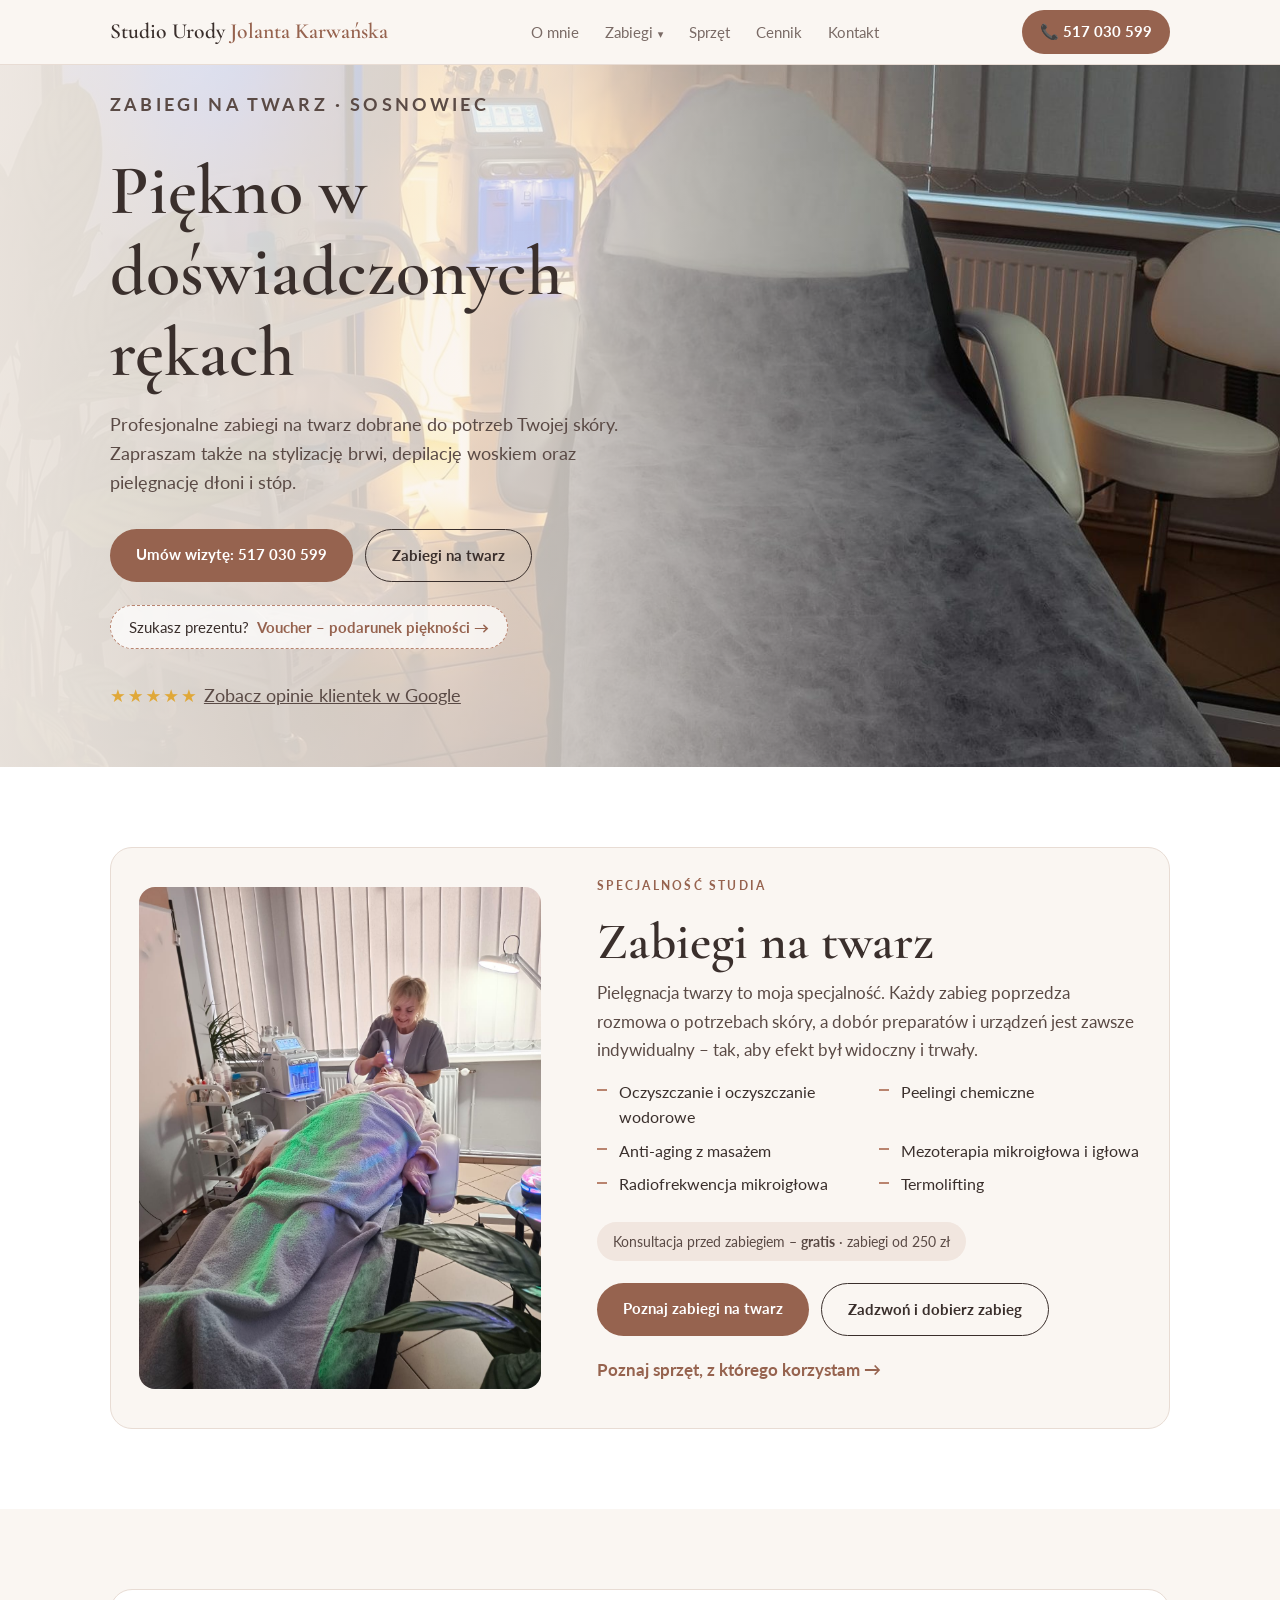
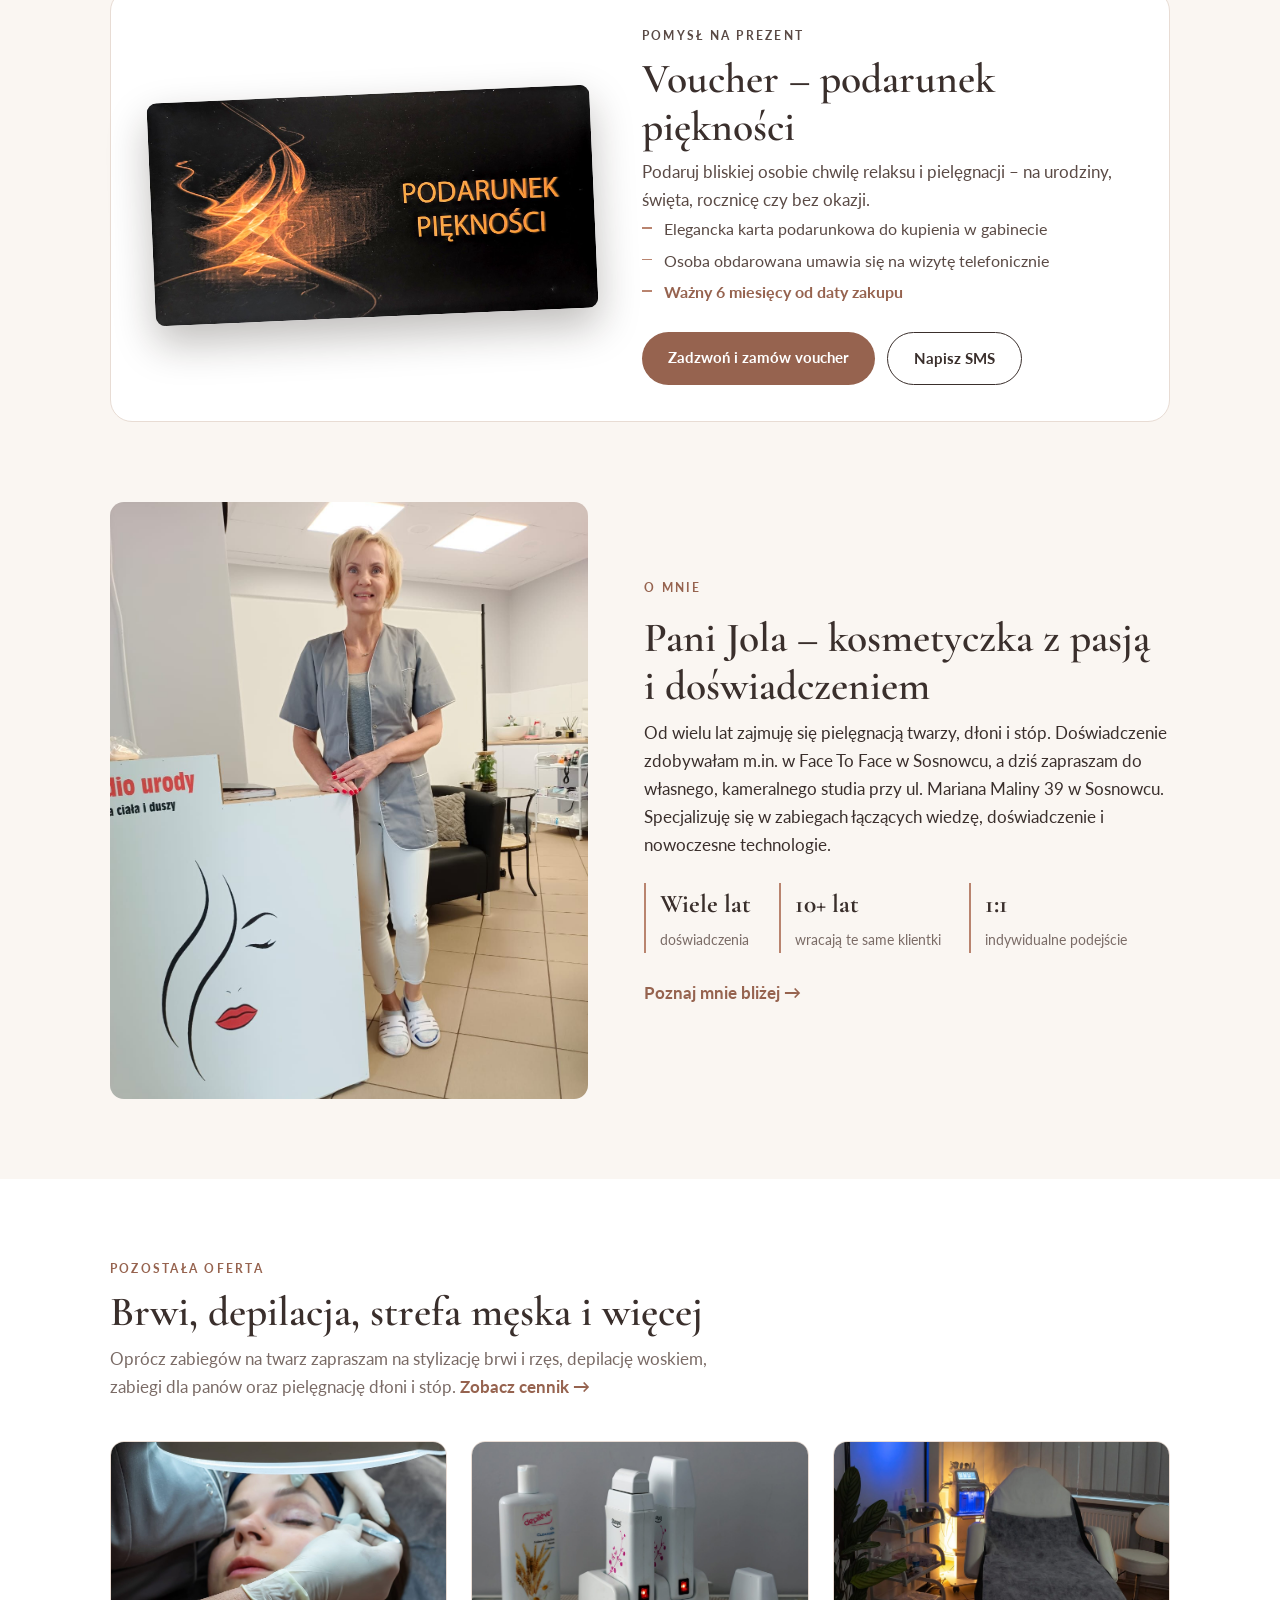
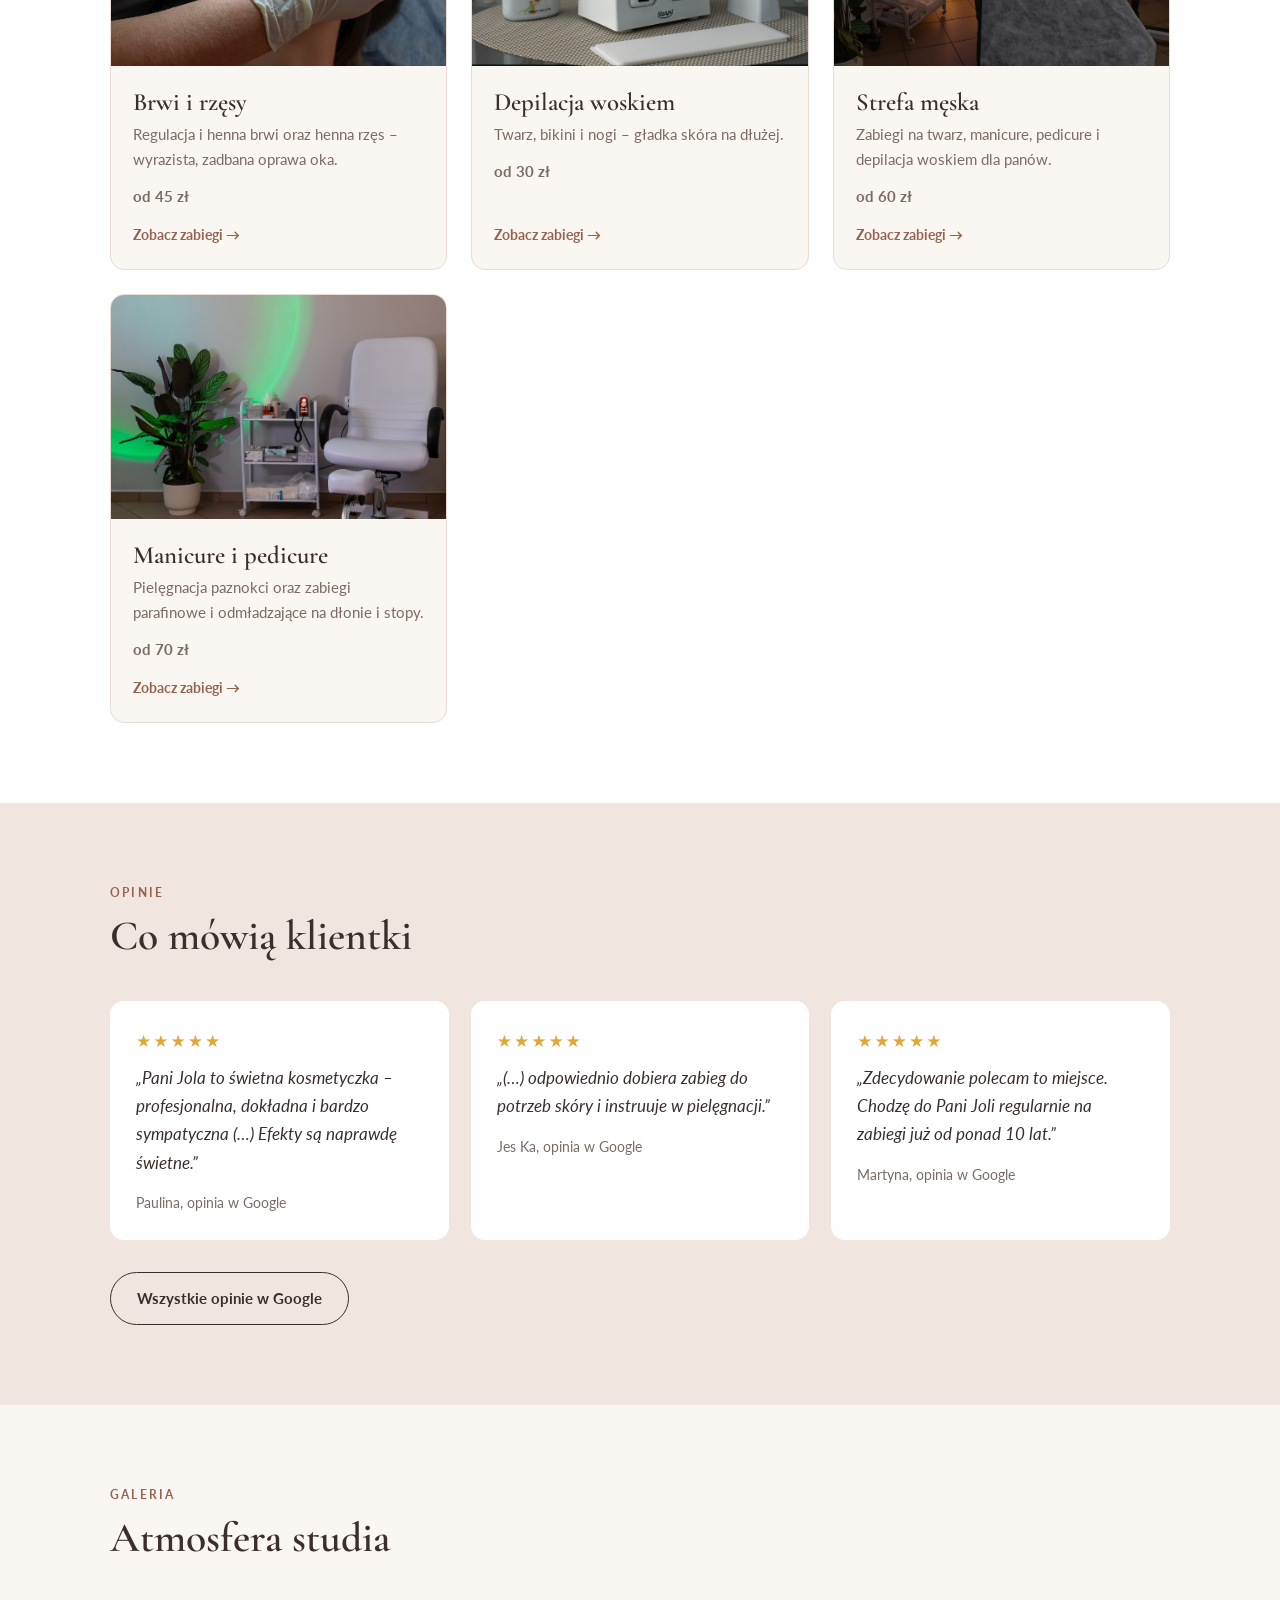
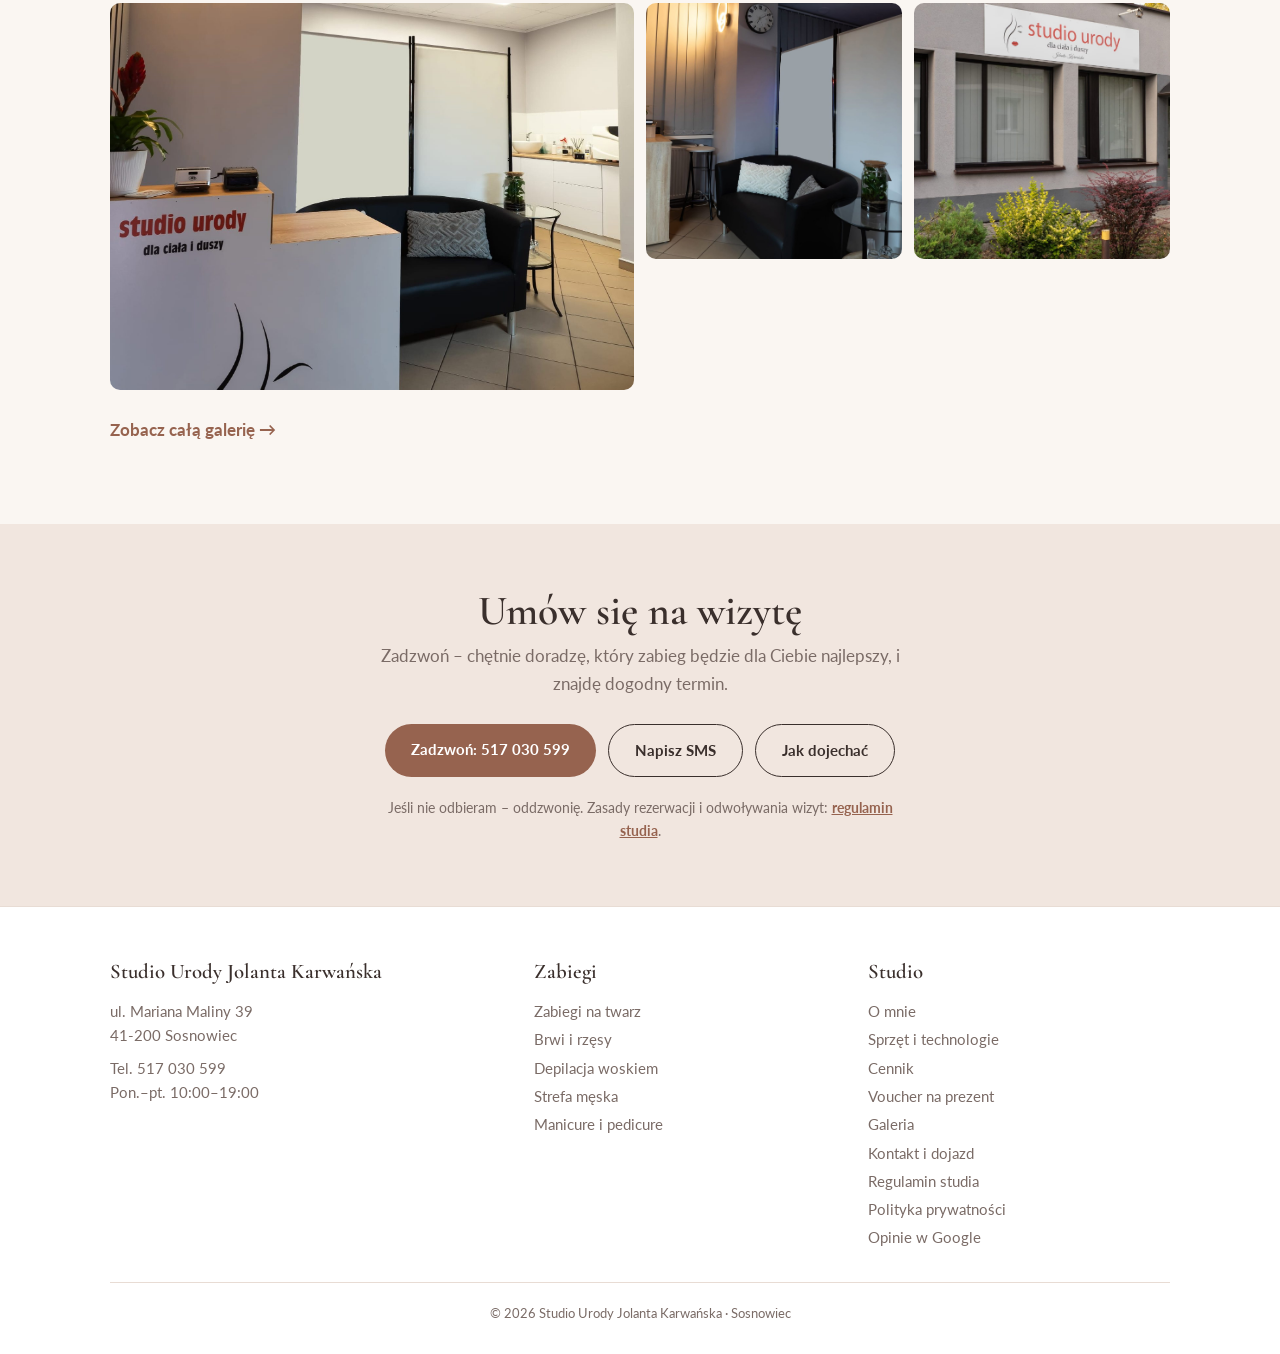
==== commit cf339ca3: "Use new brow shaping photo for brows category" ====
--- a/index.html
+++ b/index.html
@@ -143,7 +143,7 @@
     <p class="lead">Oprócz zabiegów na twarz zapraszam na stylizację brwi i rzęs, depilację woskiem, zabiegi dla panów oraz pielęgnację dłoni i stóp. <a class="text-link" href="cennik.html">Zobacz cennik →</a></p>
     <div class="grid">
       <a class="card" href="brwi-i-rzesy.html">
-        <img src="images/zabieg-brwi.jpg" alt="Pani Jola podczas zabiegu na brwi" loading="lazy">
+        <img src="images/brwi-regulacja.jpg" alt="Regulacja brwi w Studiu Urody" loading="lazy" style="object-position:60% 35%">
         <div class="body"><h3>Brwi i rzęsy</h3><p>Regulacja i henna brwi oraz henna rzęs – wyrazista, zadbana oprawa oka.</p><p class="price">od 45 zł</p><span class="more-link">Zobacz zabiegi →</span></div>
       </a>
       <a class="card" href="depilacja.html">
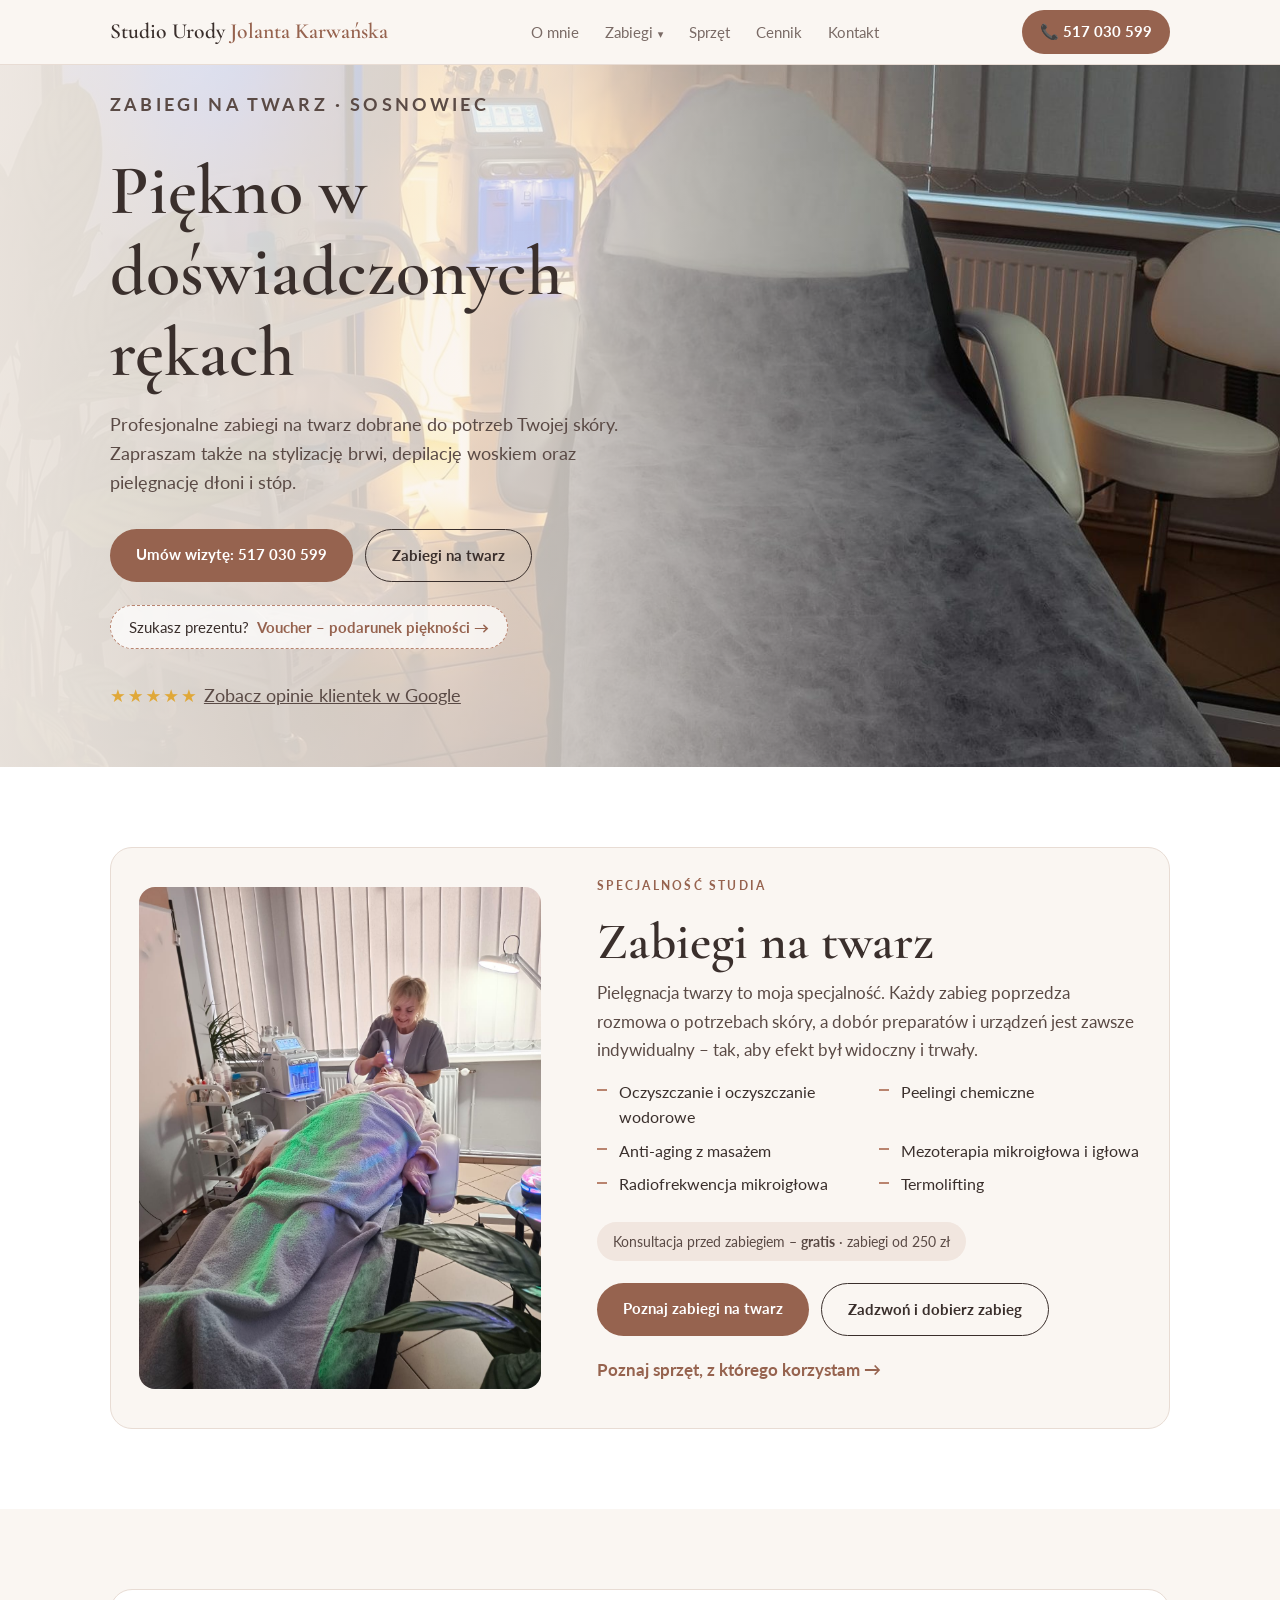
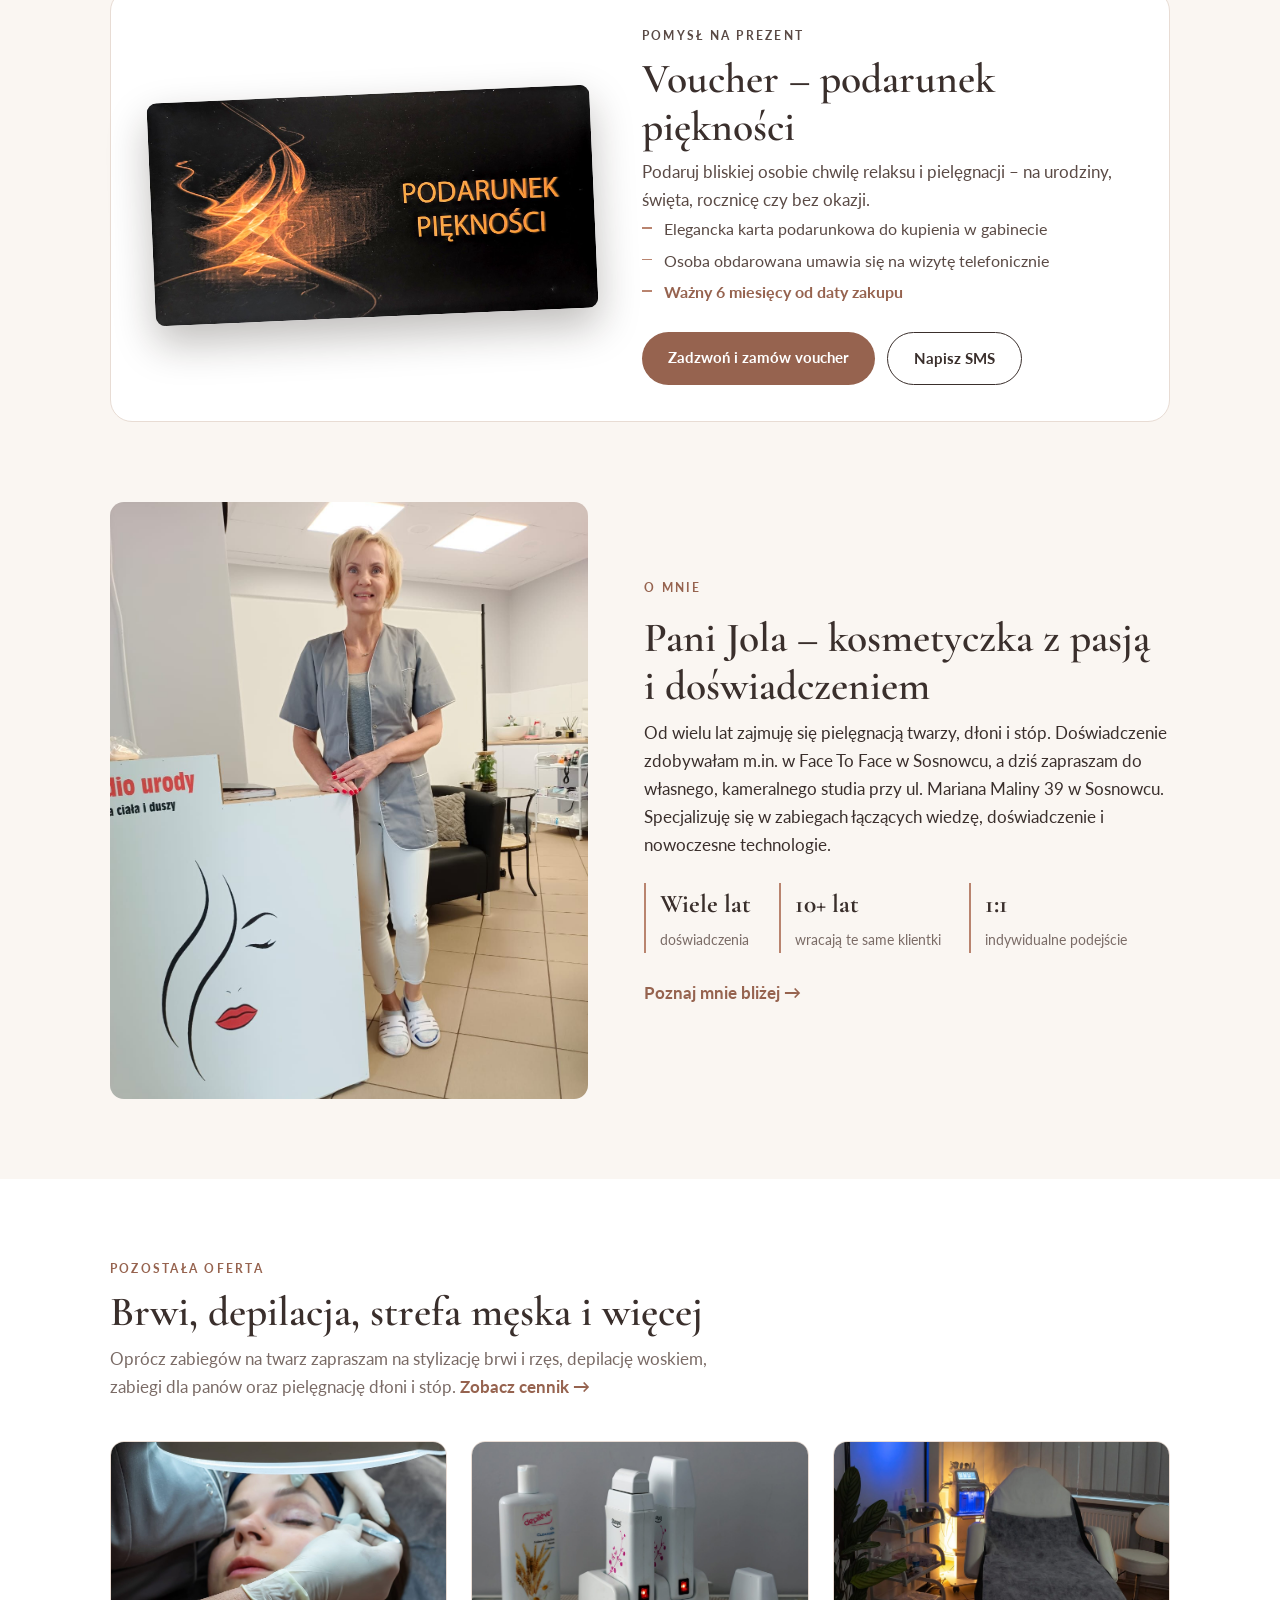
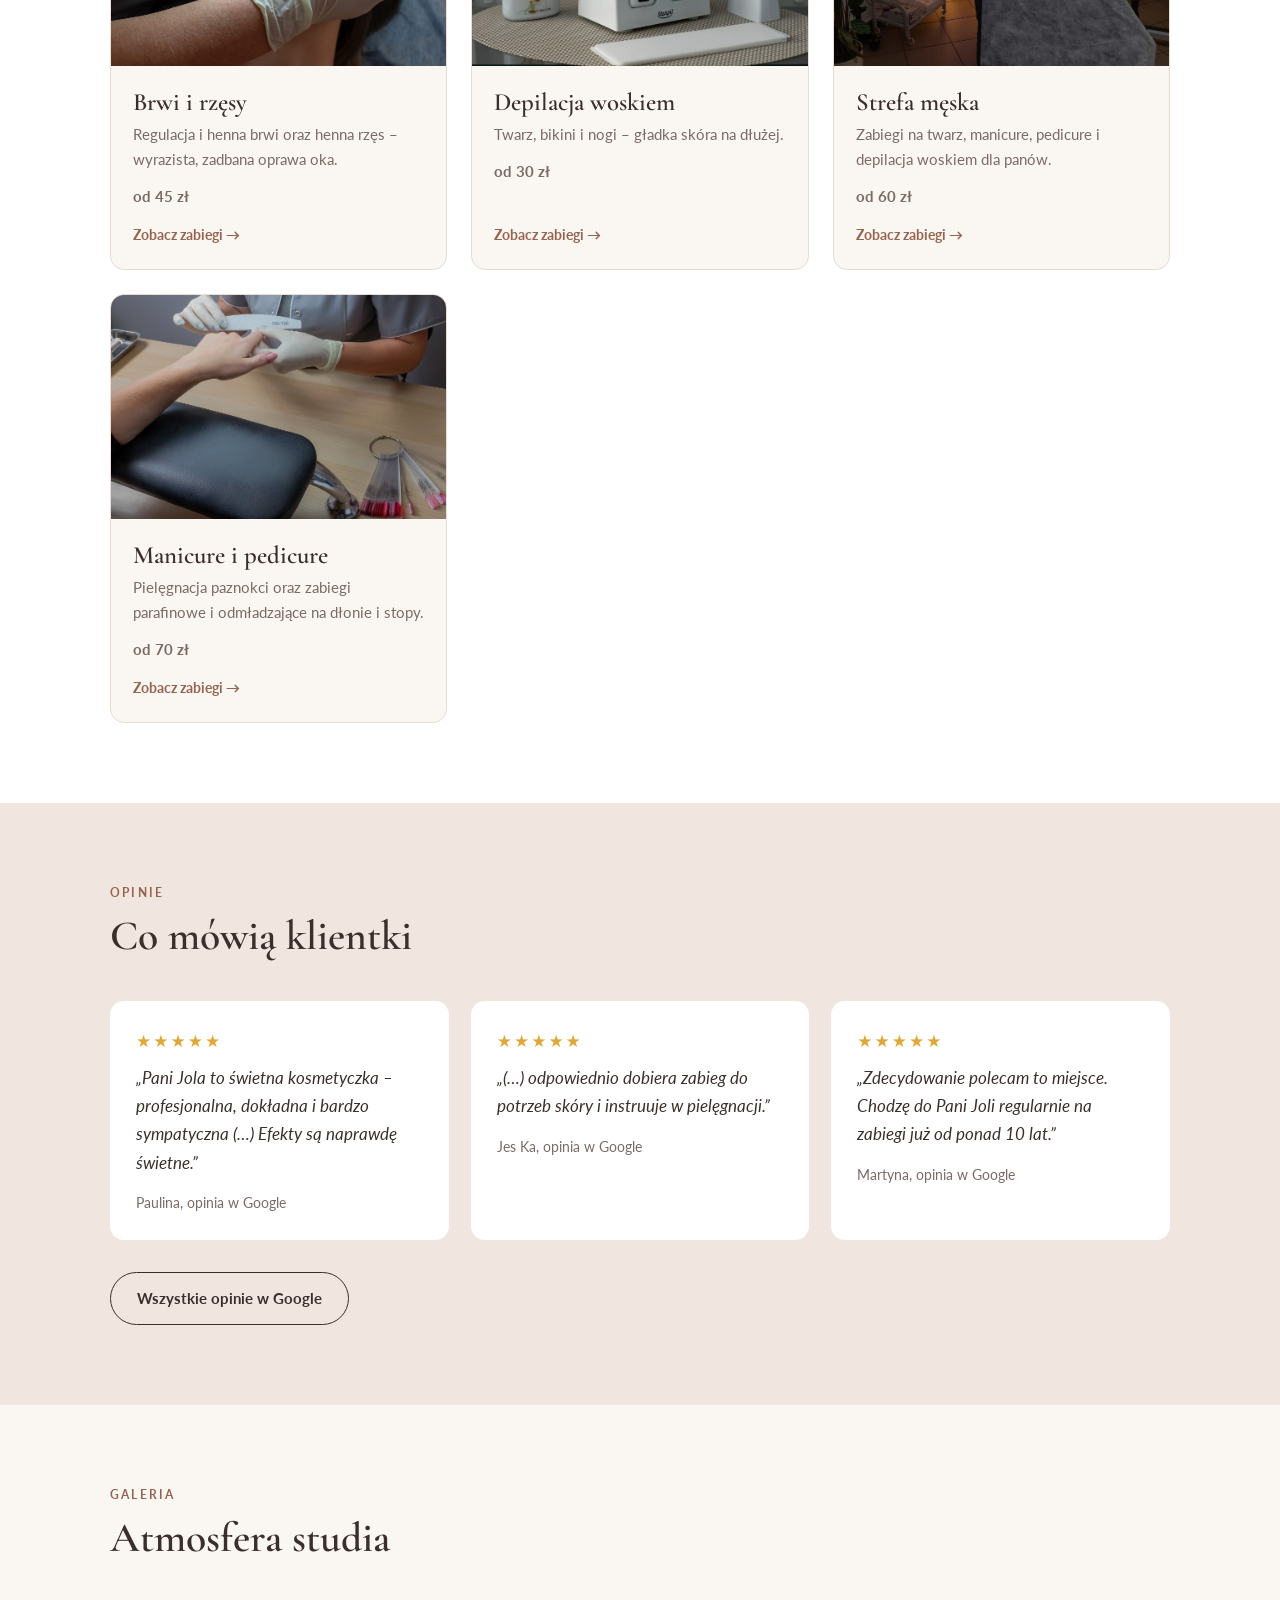
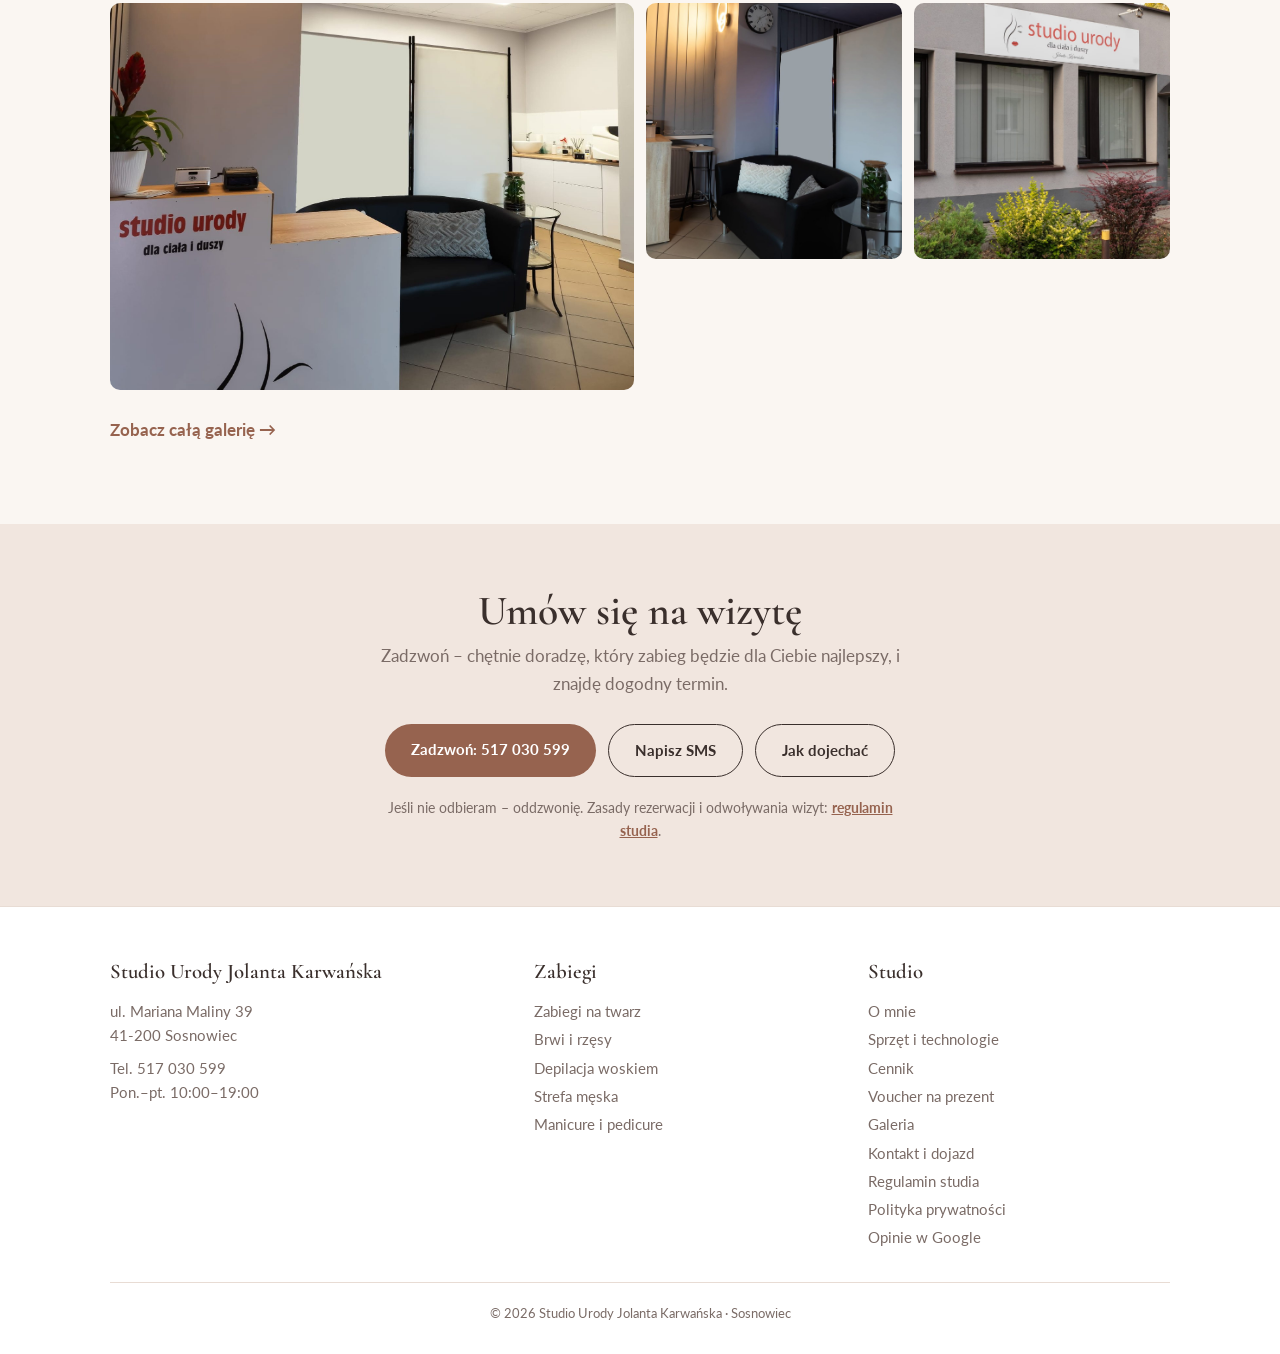
==== commit 92c53cf2: "Use new manicure photo for nails category" ====
--- a/index.html
+++ b/index.html
@@ -155,7 +155,7 @@
         <div class="body"><h3>Strefa męska</h3><p>Zabiegi na twarz, manicure, pedicure i depilacja woskiem dla panów.</p><p class="price">od 60 zł</p><span class="more-link">Zobacz zabiegi →</span></div>
       </a>
       <a class="card" href="manicure-pedicure.html">
-        <img src="images/fotel-pedicure.jpg" alt="Fotel do pedicure w studiu" loading="lazy">
+        <img src="images/manicure.jpg" alt="Manicure w Studiu Urody" loading="lazy" style="object-position:center 20%">
         <div class="body"><h3>Manicure i pedicure</h3><p>Pielęgnacja paznokci oraz zabiegi parafinowe i odmładzające na dłonie i stopy.</p><p class="price">od 70 zł</p><span class="more-link">Zobacz zabiegi →</span></div>
       </a>
     </div>
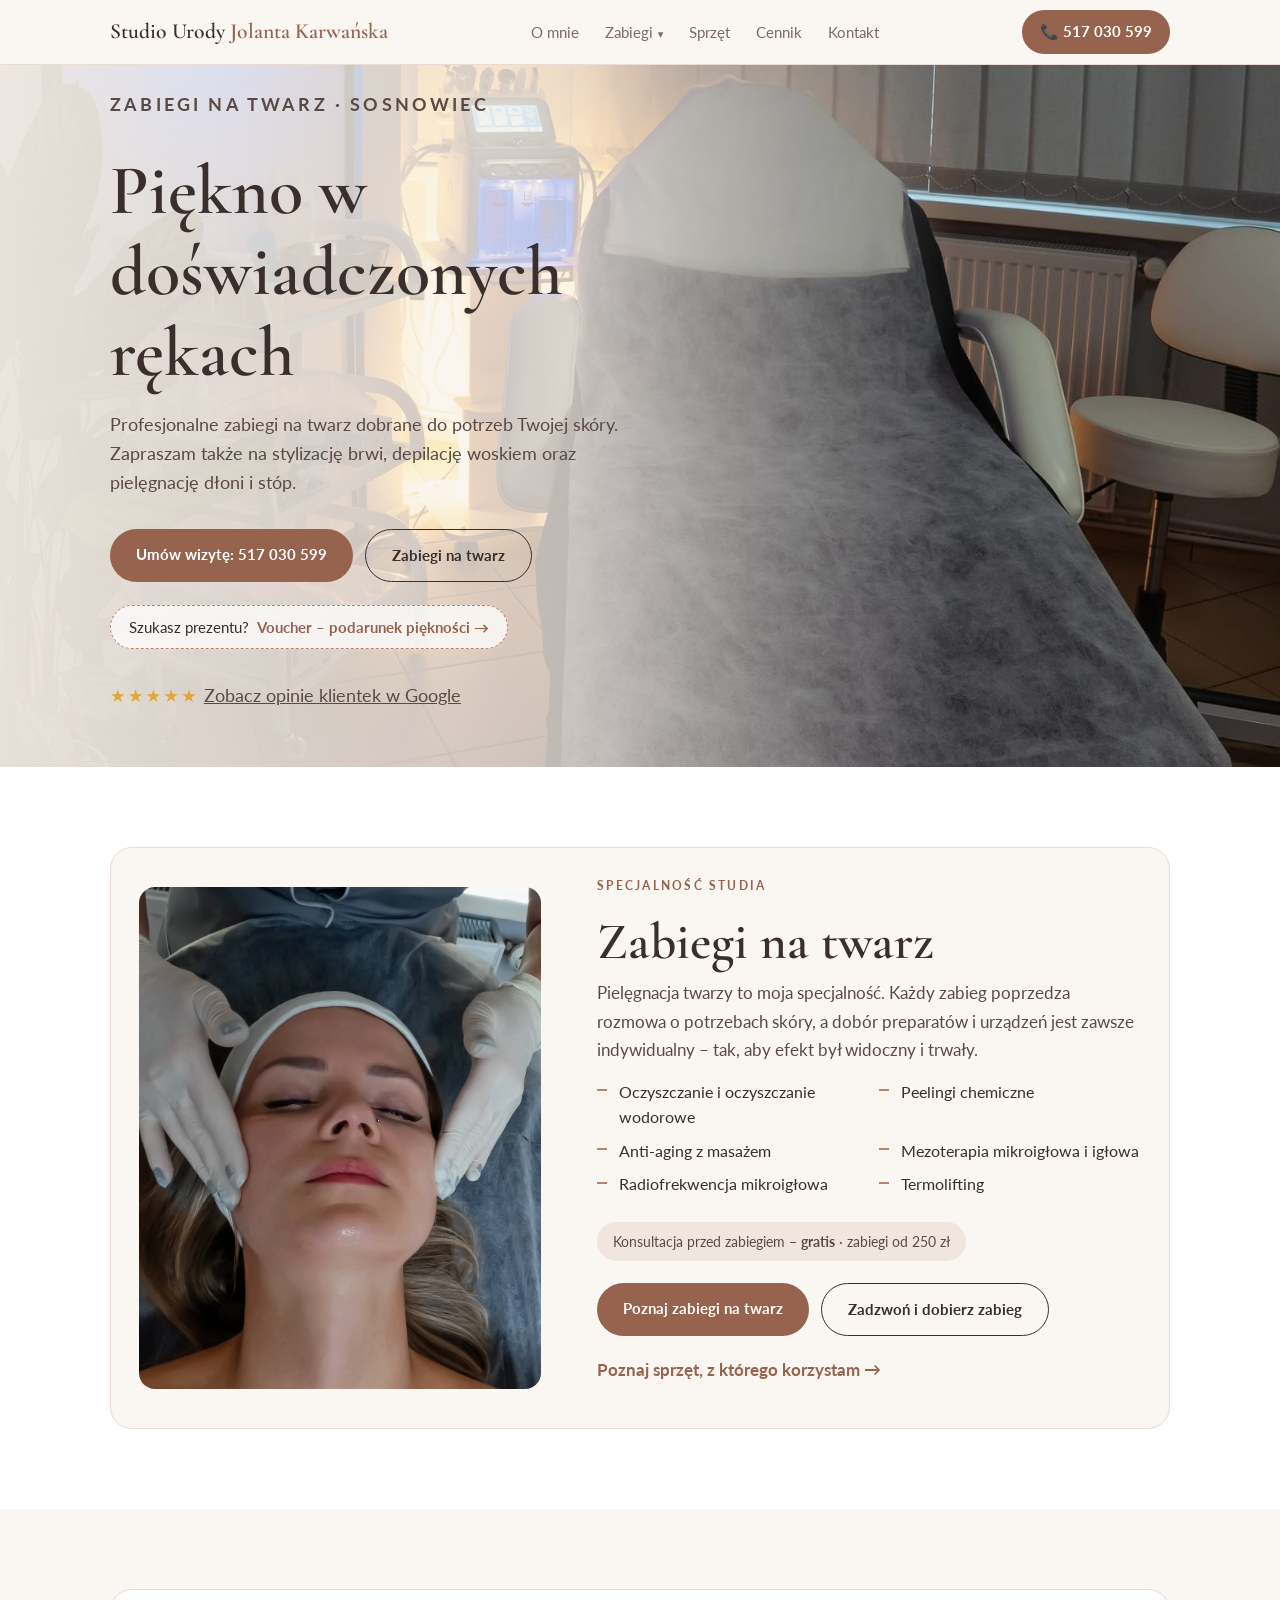
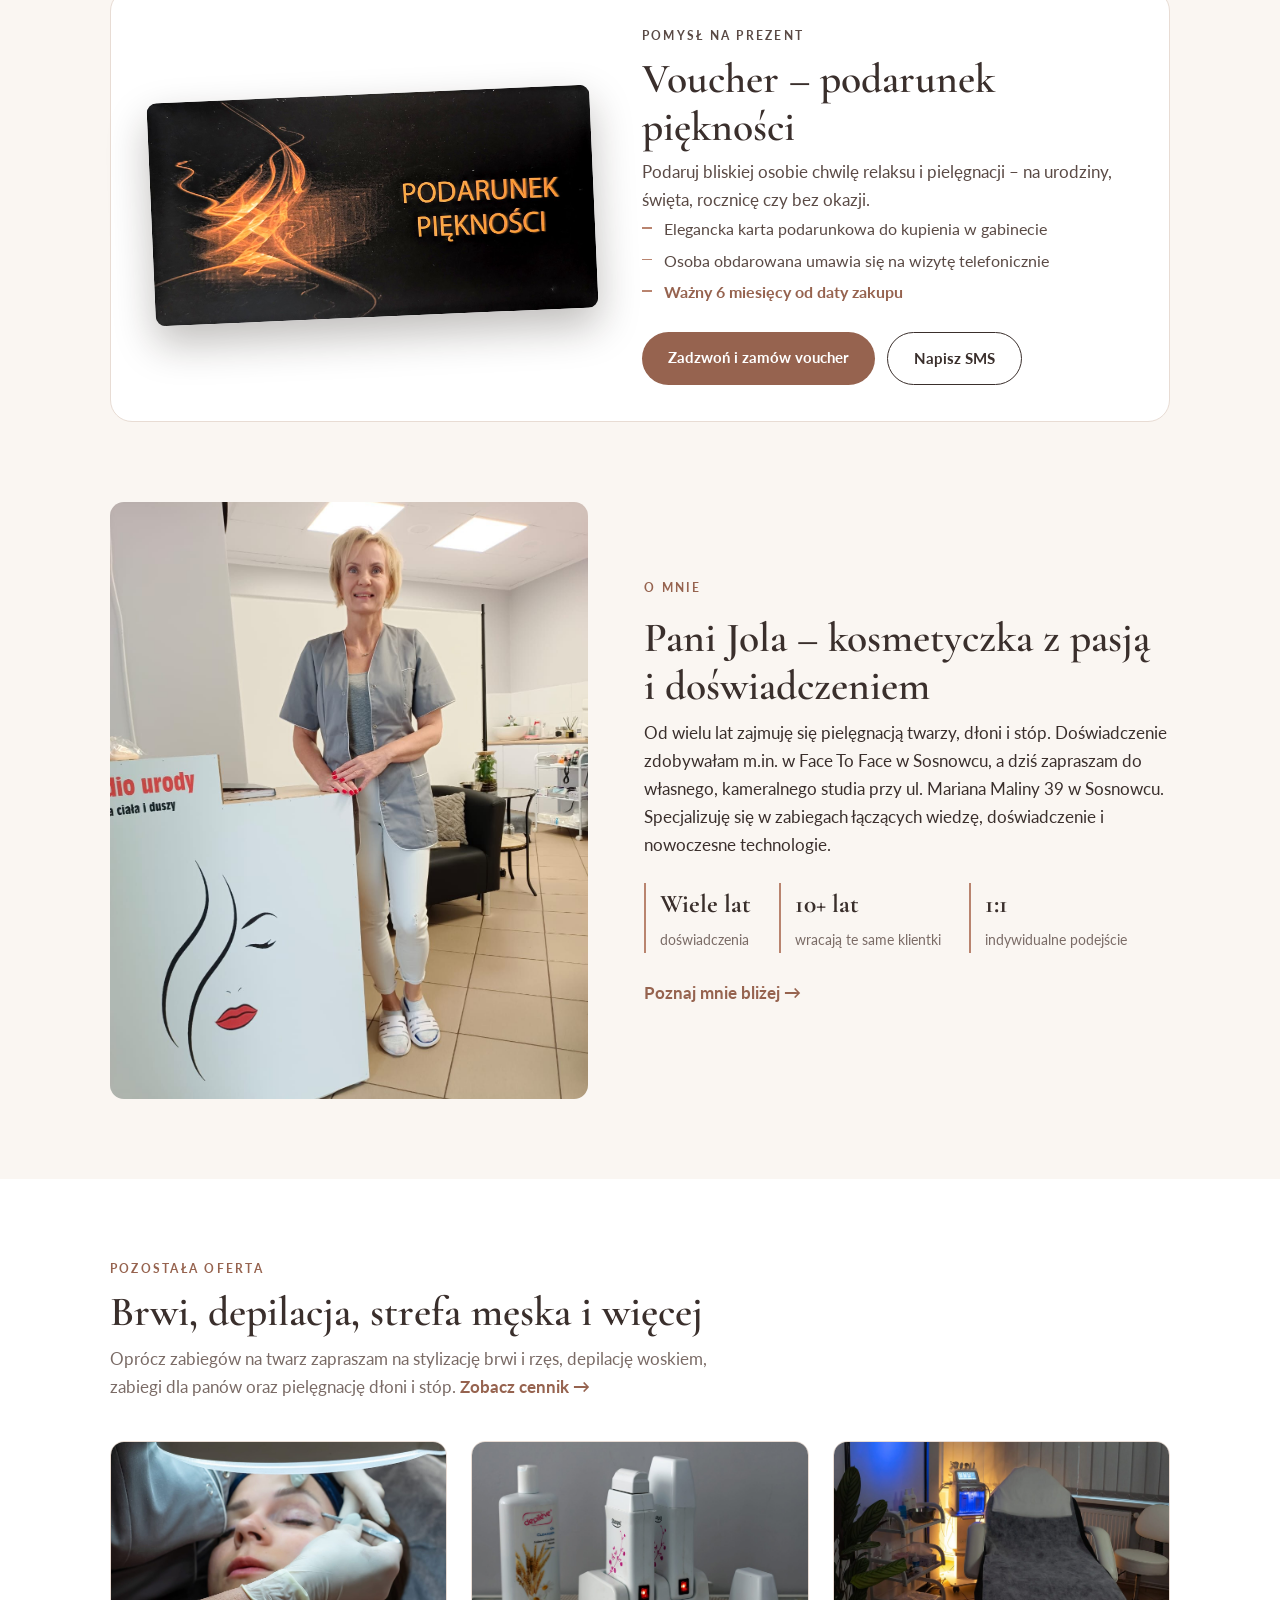
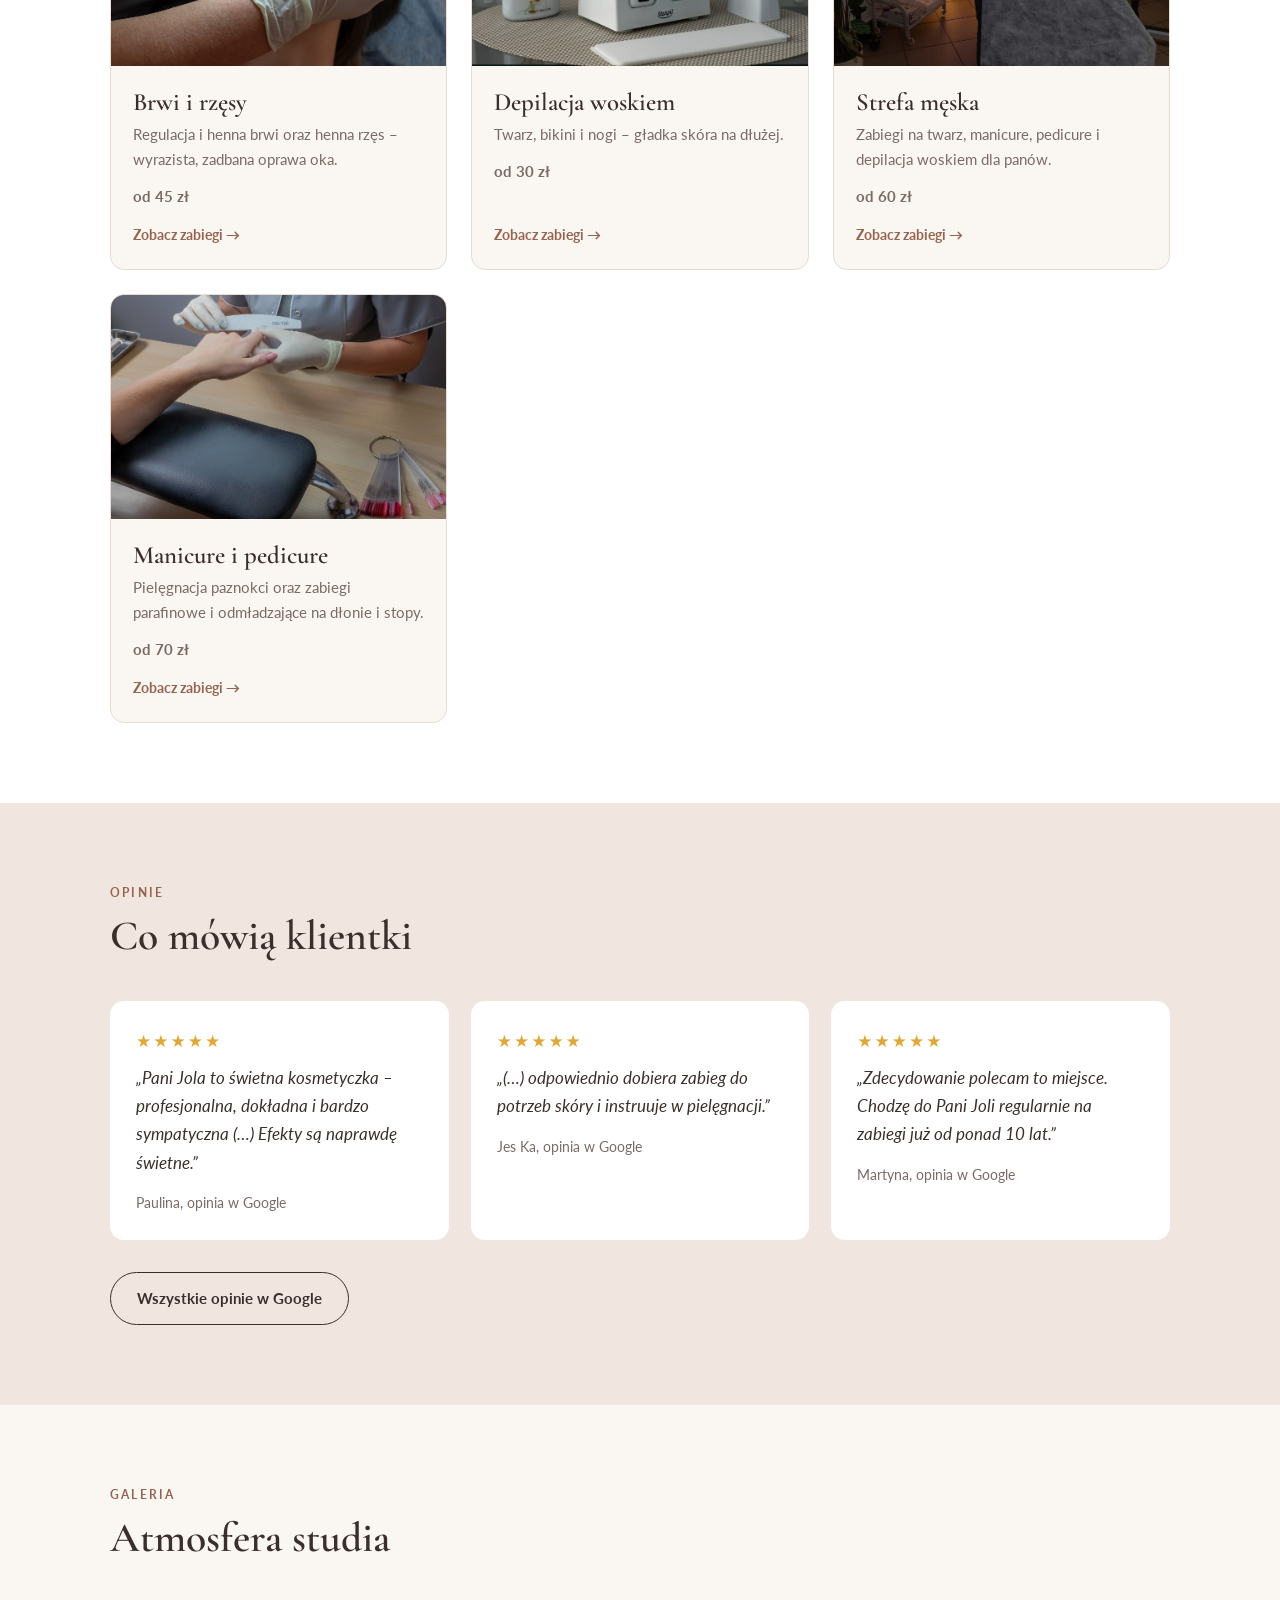
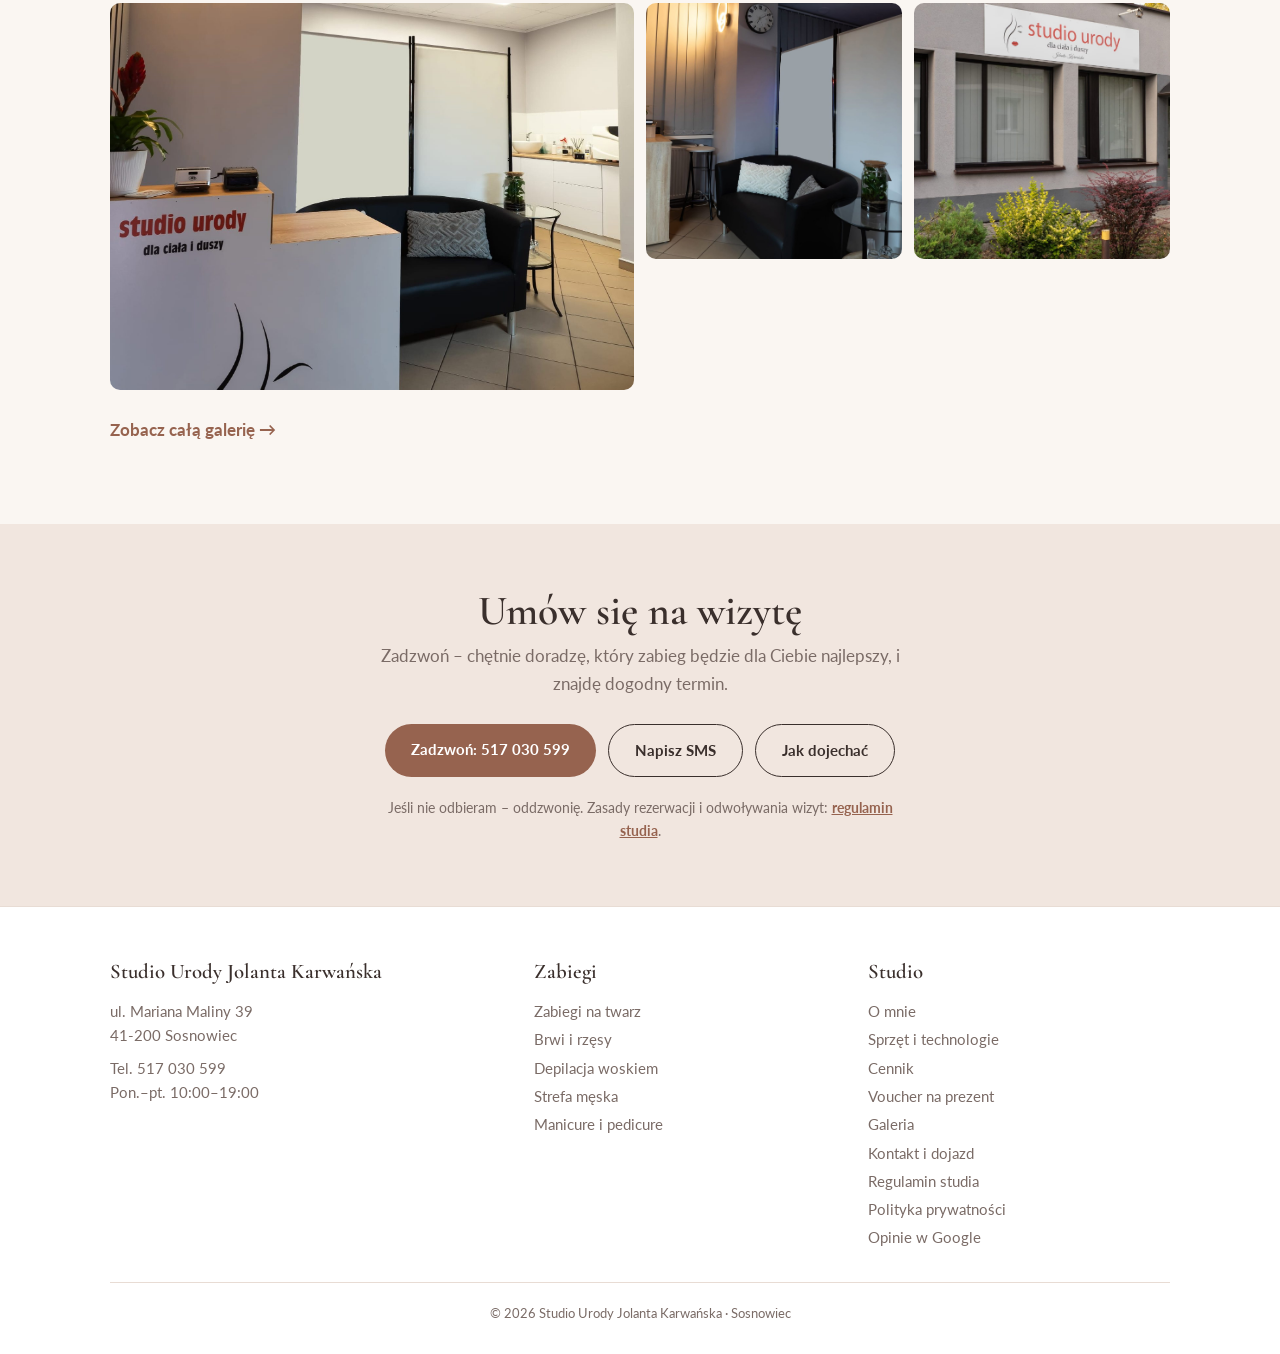
==== commit 90ba4f49: "Use facial massage photo for face treatments category" ====
--- a/index.html
+++ b/index.html
@@ -80,7 +80,7 @@
 <section class="bg-surface">
   <div class="wrap">
     <div class="featured">
-      <img src="images/zabieg-twarz.jpg" alt="Pani Jola podczas zabiegu na twarz" loading="lazy">
+      <img src="images/zabieg-twarz-masaz.jpg" alt="Masaż twarzy podczas zabiegu" loading="lazy" style="object-position:center 35%">
       <div class="featured-body">
         <p class="eyebrow">Specjalność studia</p>
         <h2>Zabiegi na twarz</h2>
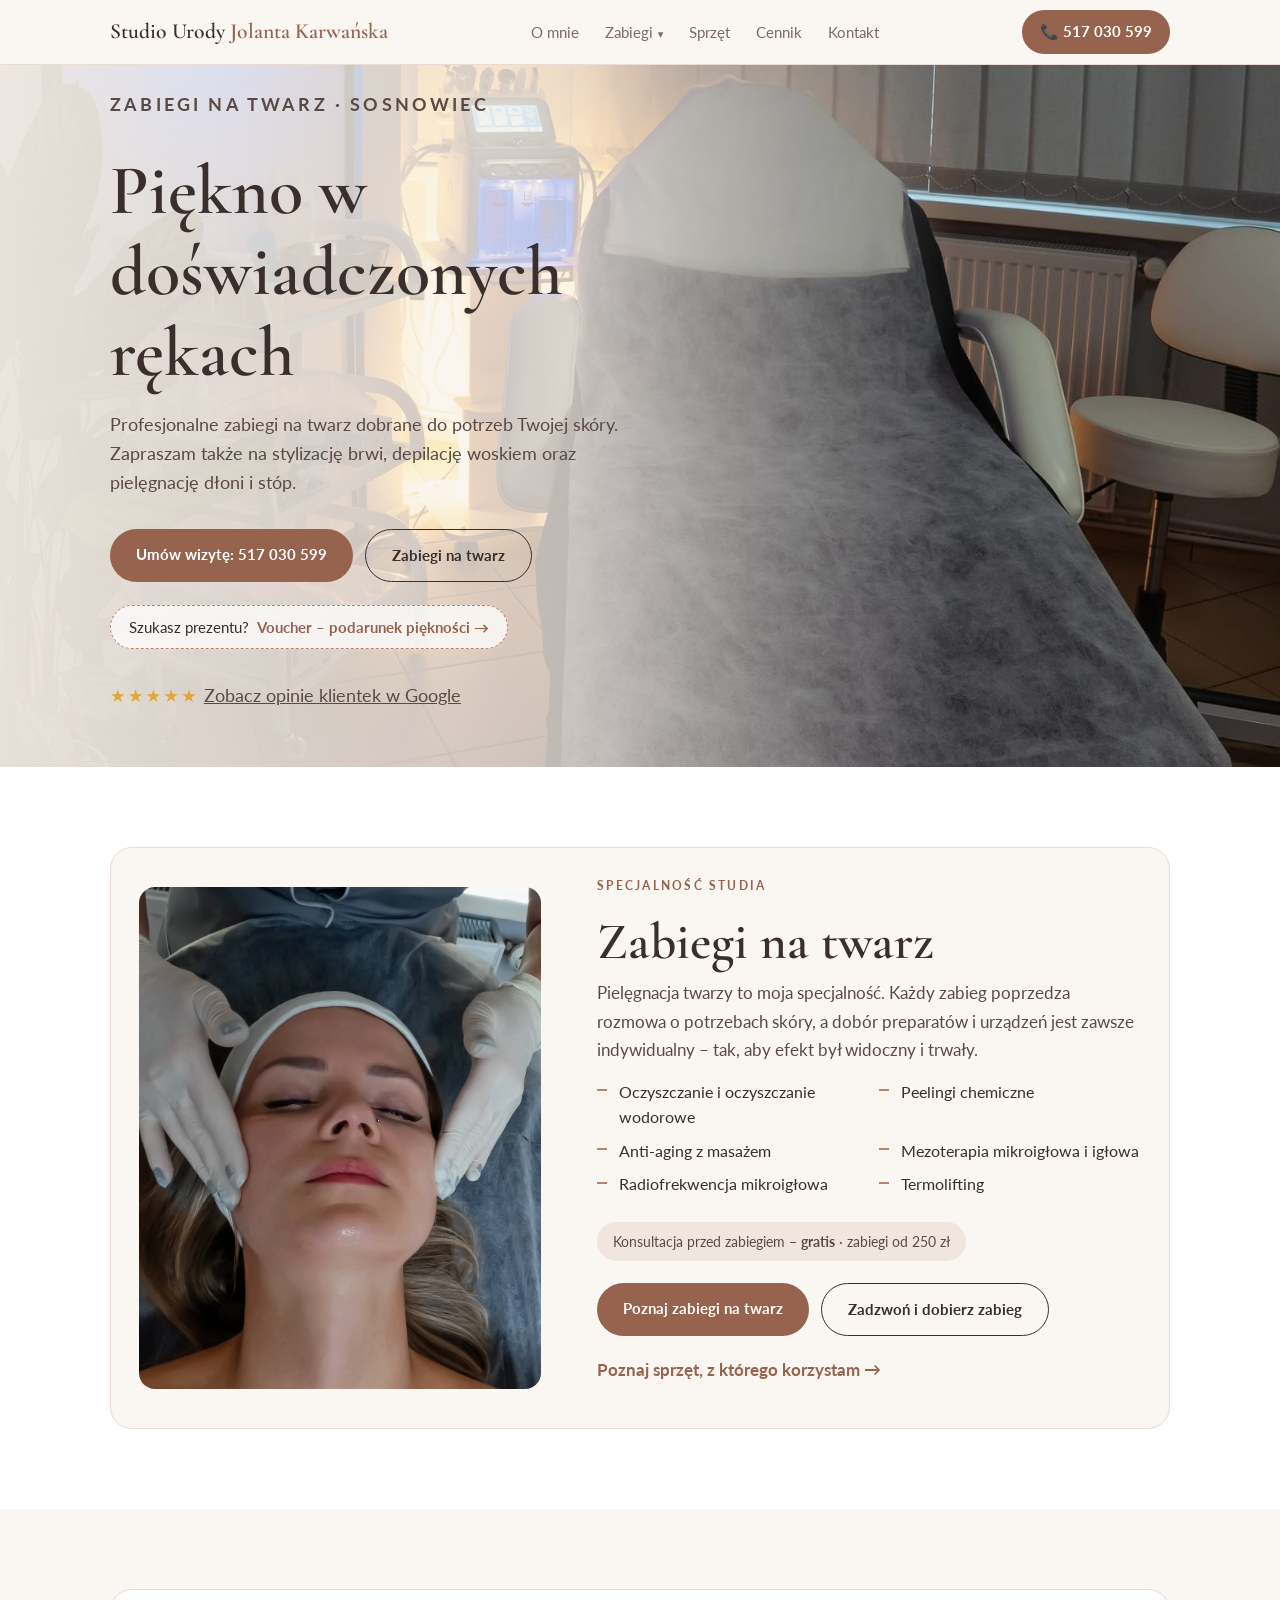
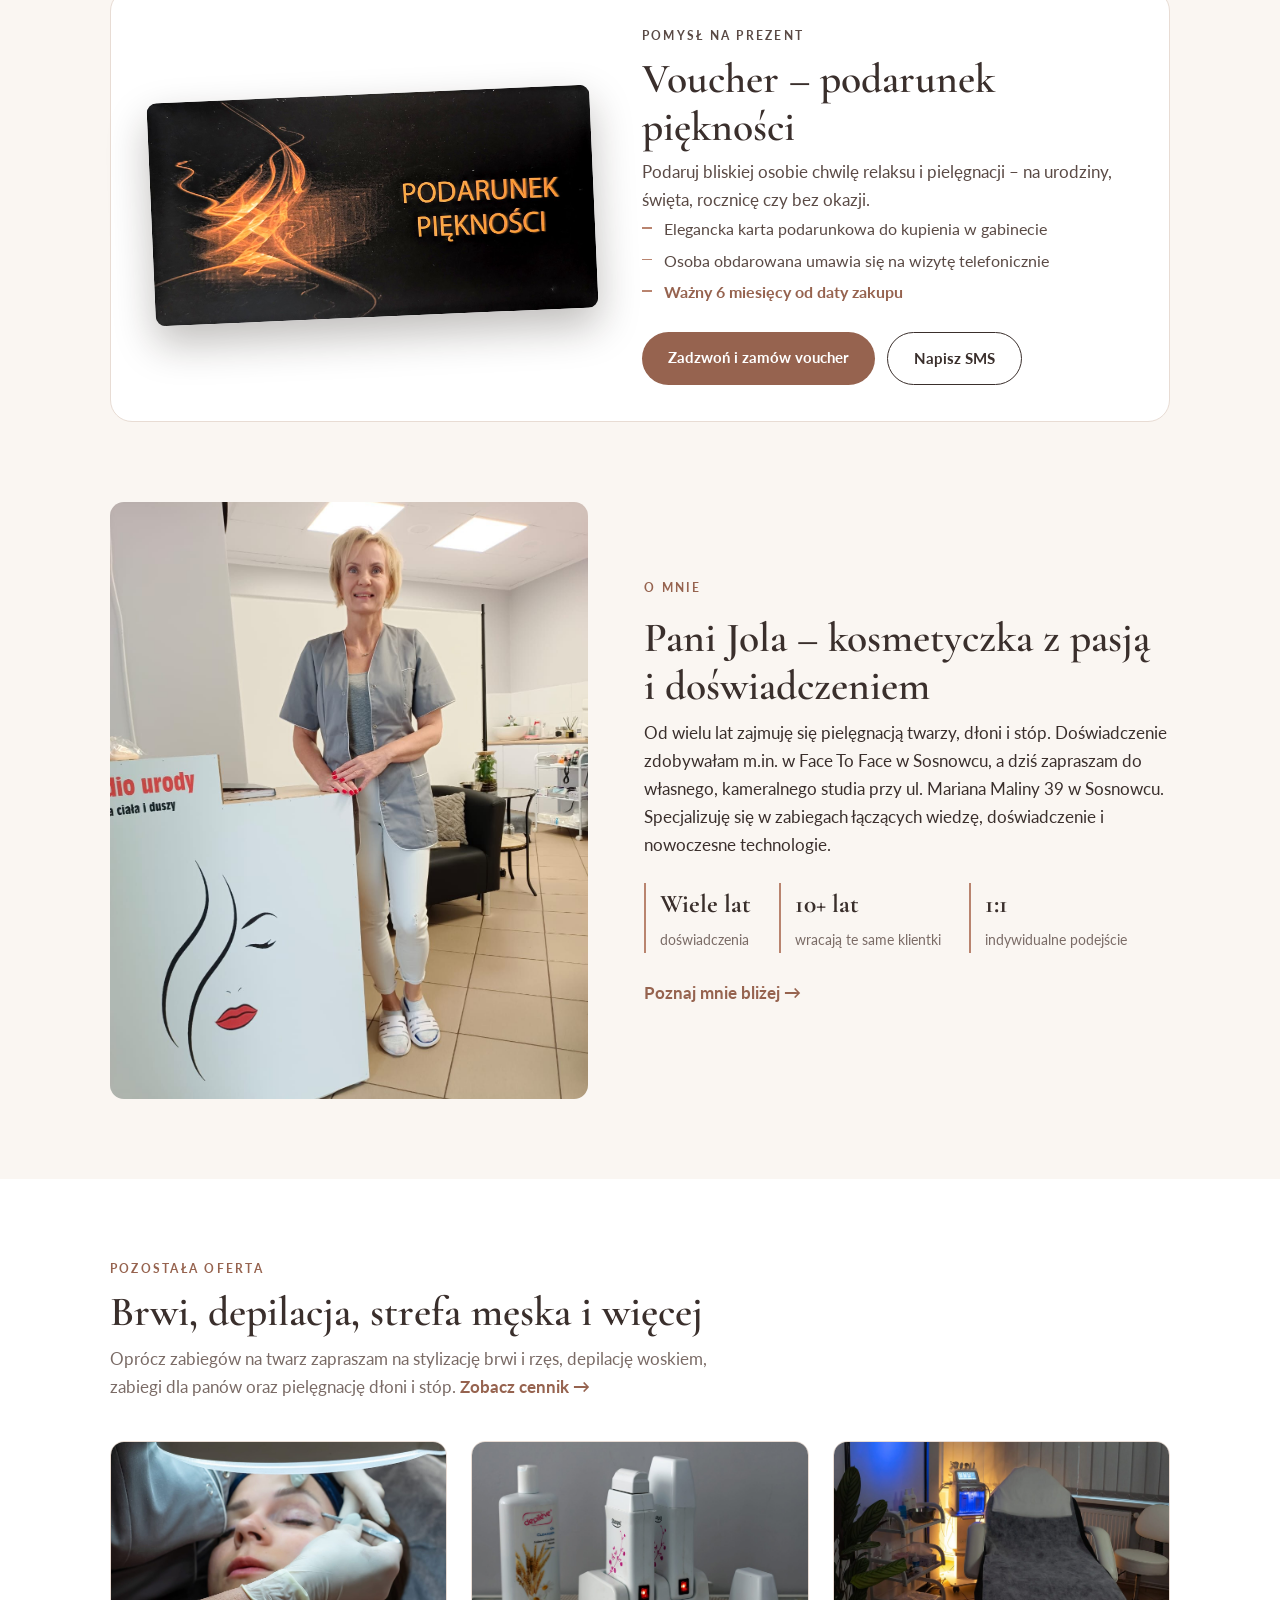
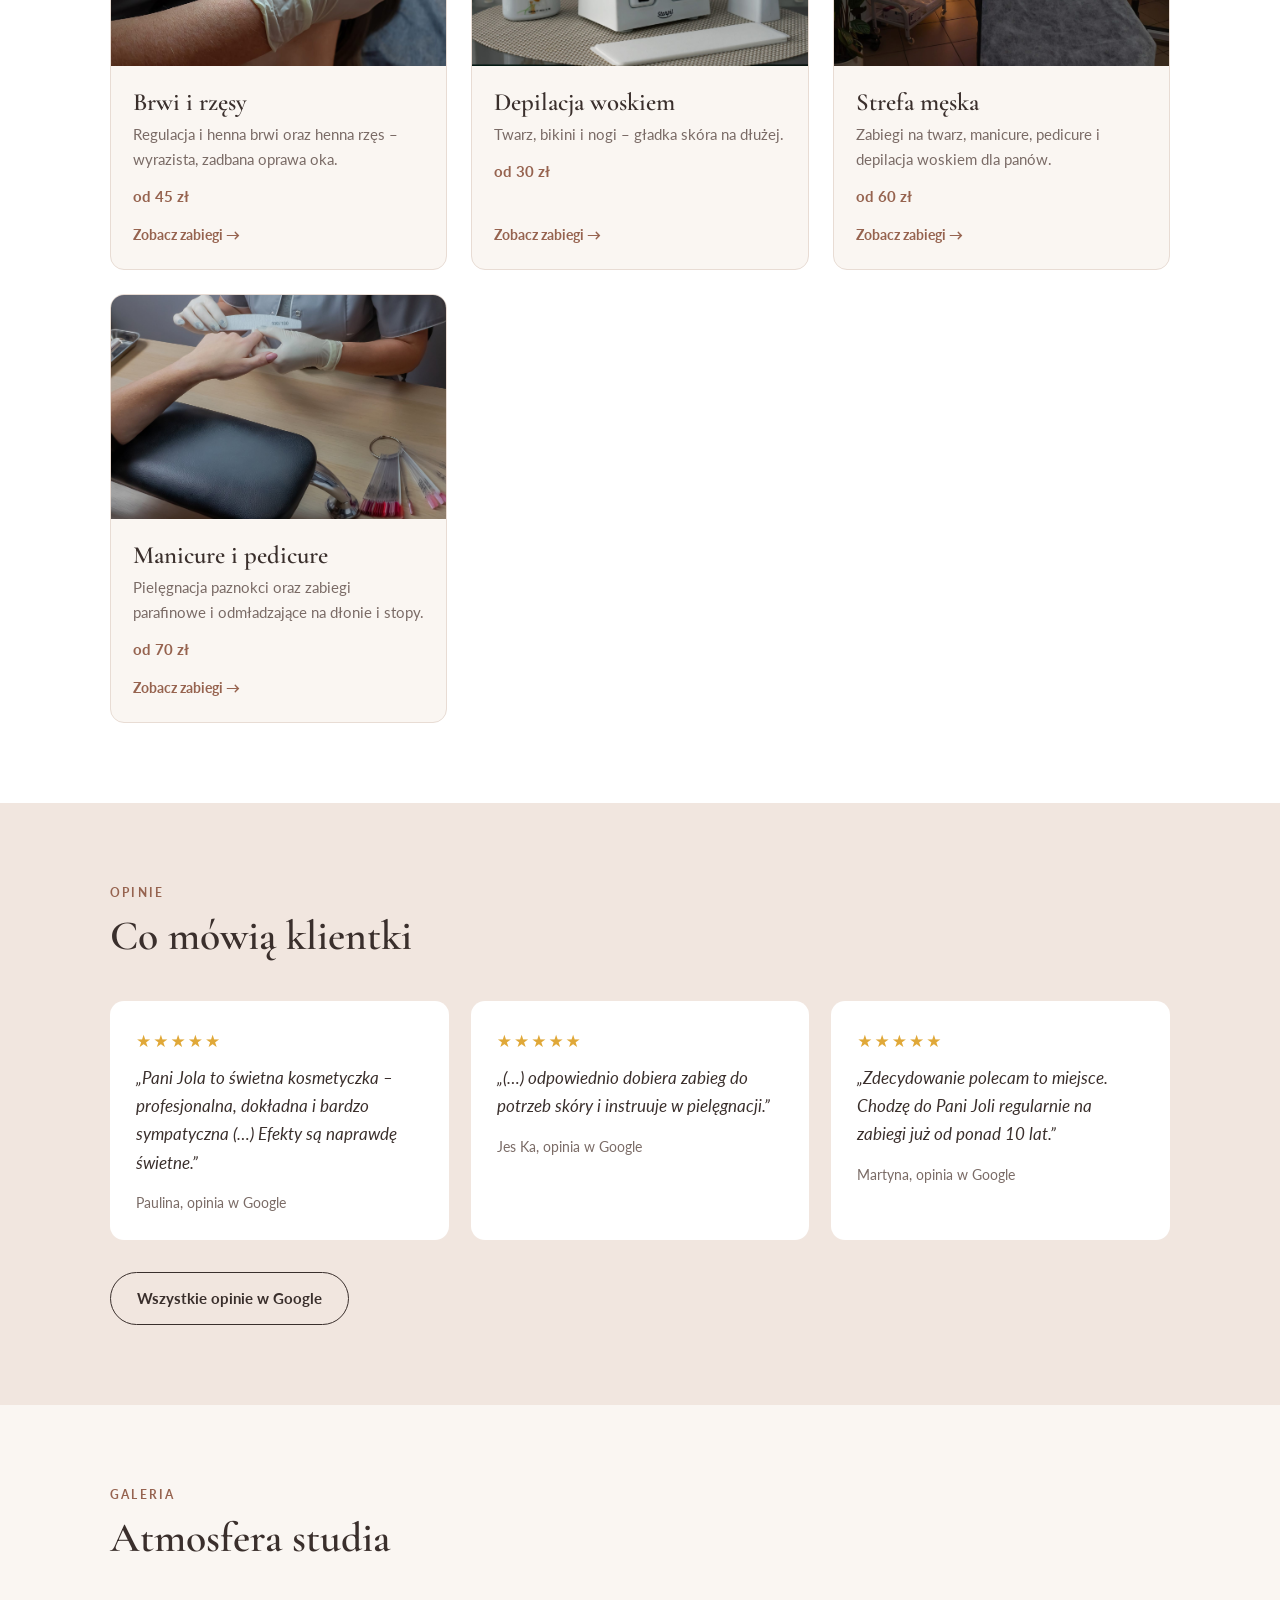
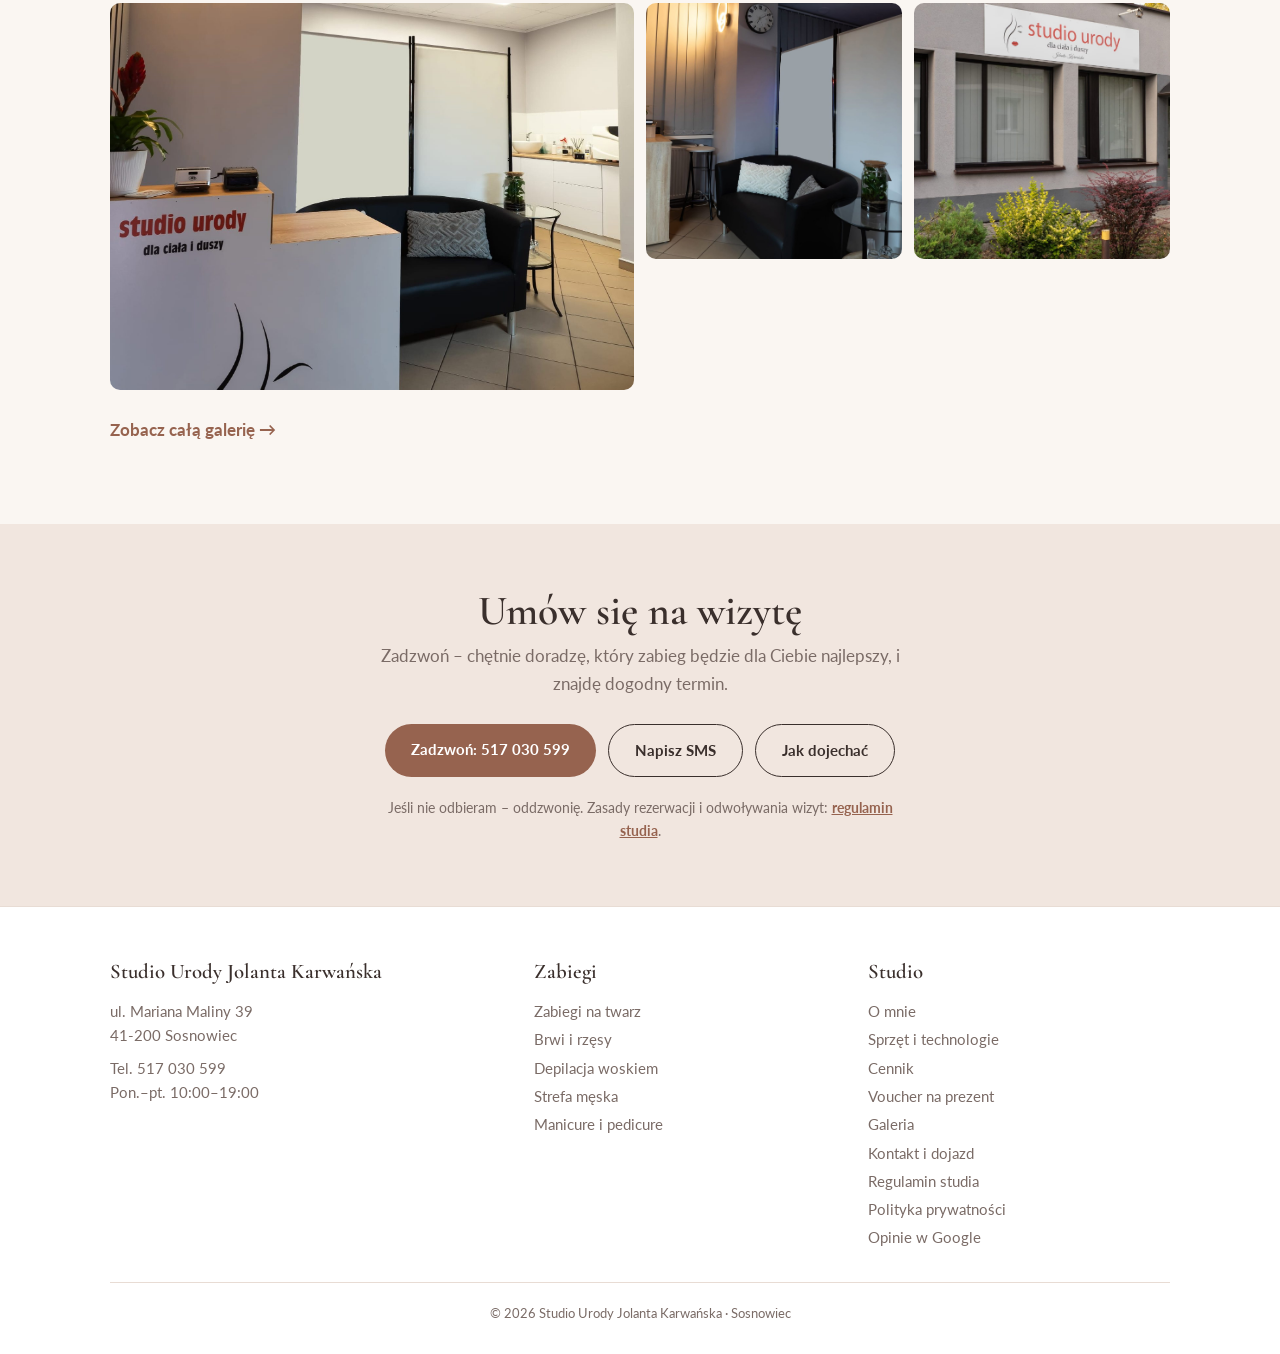
==== commit a957d0a2: "Unify price styling across all pages" ====
--- a/index.html
+++ b/index.html
@@ -12,7 +12,7 @@
 <link rel="preconnect" href="https://fonts.googleapis.com">
 <link rel="preconnect" href="https://fonts.gstatic.com" crossorigin>
 <link href="https://fonts.googleapis.com/css2?family=Cormorant+Garamond:wght@500;600&family=Lato:wght@400;700&display=swap" rel="stylesheet">
-<link rel="stylesheet" href="css/style.css?v=20261111c">
+<link rel="stylesheet" href="css/style.css?v=20261118c">
 <script type="application/ld+json">
 {
   "@context": "https://schema.org",
--- a/css/style.css
+++ b/css/style.css
@@ -223,7 +223,7 @@
 .prices li:last-child{border-bottom:0}
 .prices li strong{color:var(--accent-dark);white-space:nowrap;font-size:1rem}
 .prices li.single{justify-content:flex-end;border:0}
-.prices li.single strong{font-size:1.25rem;font-family:"Cormorant Garamond",serif}
+/* pojedyncza cena – ten sam styl co pozostałe ceny */
 @media (max-width:640px){.treatment{grid-template-columns:1fr}.treatment .prices{grid-column:1;grid-row:auto;min-width:0;border-top:1px solid var(--line);margin-top:10px;padding-top:10px}.prices li.single{justify-content:flex-start}}
 .group-title{font-size:clamp(1.8rem,3.4vw,2.3rem);margin:3.2rem 0 .3rem;scroll-margin-top:90px}
 .group-desc{color:var(--muted);max-width:720px;margin-bottom:.6rem}
@@ -239,7 +239,7 @@
 .pl-title a{font-size:.88rem}
 .pl-group{font-size:1.3rem;margin:1.4rem 0 .3rem;color:var(--accent-dark)}
 .pl-row{display:flex;justify-content:space-between;gap:20px;padding:7px 0;border-bottom:1px dotted var(--line);font-size:.97rem}
-.pl-row strong{white-space:nowrap;color:var(--ink)}
+.pl-row strong{white-space:nowrap;color:var(--accent-dark);font-size:1rem}
 .pl-head{border-bottom:0;padding-bottom:0;font-weight:700}
 .pl-sub{padding-left:16px;color:var(--muted)}
 @media (max-width:640px){.pricelist{padding:22px 18px}}
@@ -306,3 +306,24 @@
 .hero-gift span{font-weight:400;color:var(--ink)}
 .hero-gift:hover{background:#fff}
 #voucher{scroll-margin-top:80px}
+
+/* ---------- zabieg ze zdjęciami (mezoterapia mikroigłowa) ---------- */
+.treatment > .treatment-pics{grid-column:1 / -1;grid-row:2}
+.treatment-pics{display:grid;grid-template-columns:1.5fr 1fr;gap:12px;margin-top:16px}
+.treatment-pics img{width:100%;height:260px;object-fit:cover;border-radius:10px}
+.treatment-pics img:last-child{object-position:center 60%}
+.treatment-areas{margin-top:.5rem;color:var(--ink)!important}
+.treatment-areas strong{color:var(--accent-dark)}
+@media (max-width:640px){.treatment > .treatment-pics{grid-row:auto}.treatment-pics img{height:170px}}
+.device-pics.pair{grid-template-columns:1.5fr 1fr}
+.device-pics.pair img{aspect-ratio:auto;height:380px;object-fit:cover}
+.device-pics.pair img + img{aspect-ratio:auto;object-position:center 60%}
+@media (max-width:860px){.device-pics.pair img{height:240px}}
+
+.device-pics.trio{grid-template-columns:1fr 1fr}
+.device-pics.trio img{aspect-ratio:4/3;object-fit:cover}
+.device-pics.trio img:first-child{grid-column:1 / -1;aspect-ratio:3/2}
+.device-pics.trio img + img{aspect-ratio:4/3}
+
+/* ceny na kartach oferty – kolor akcentu (nadpisuje .card p) */
+.card .price{color:var(--accent-dark)}
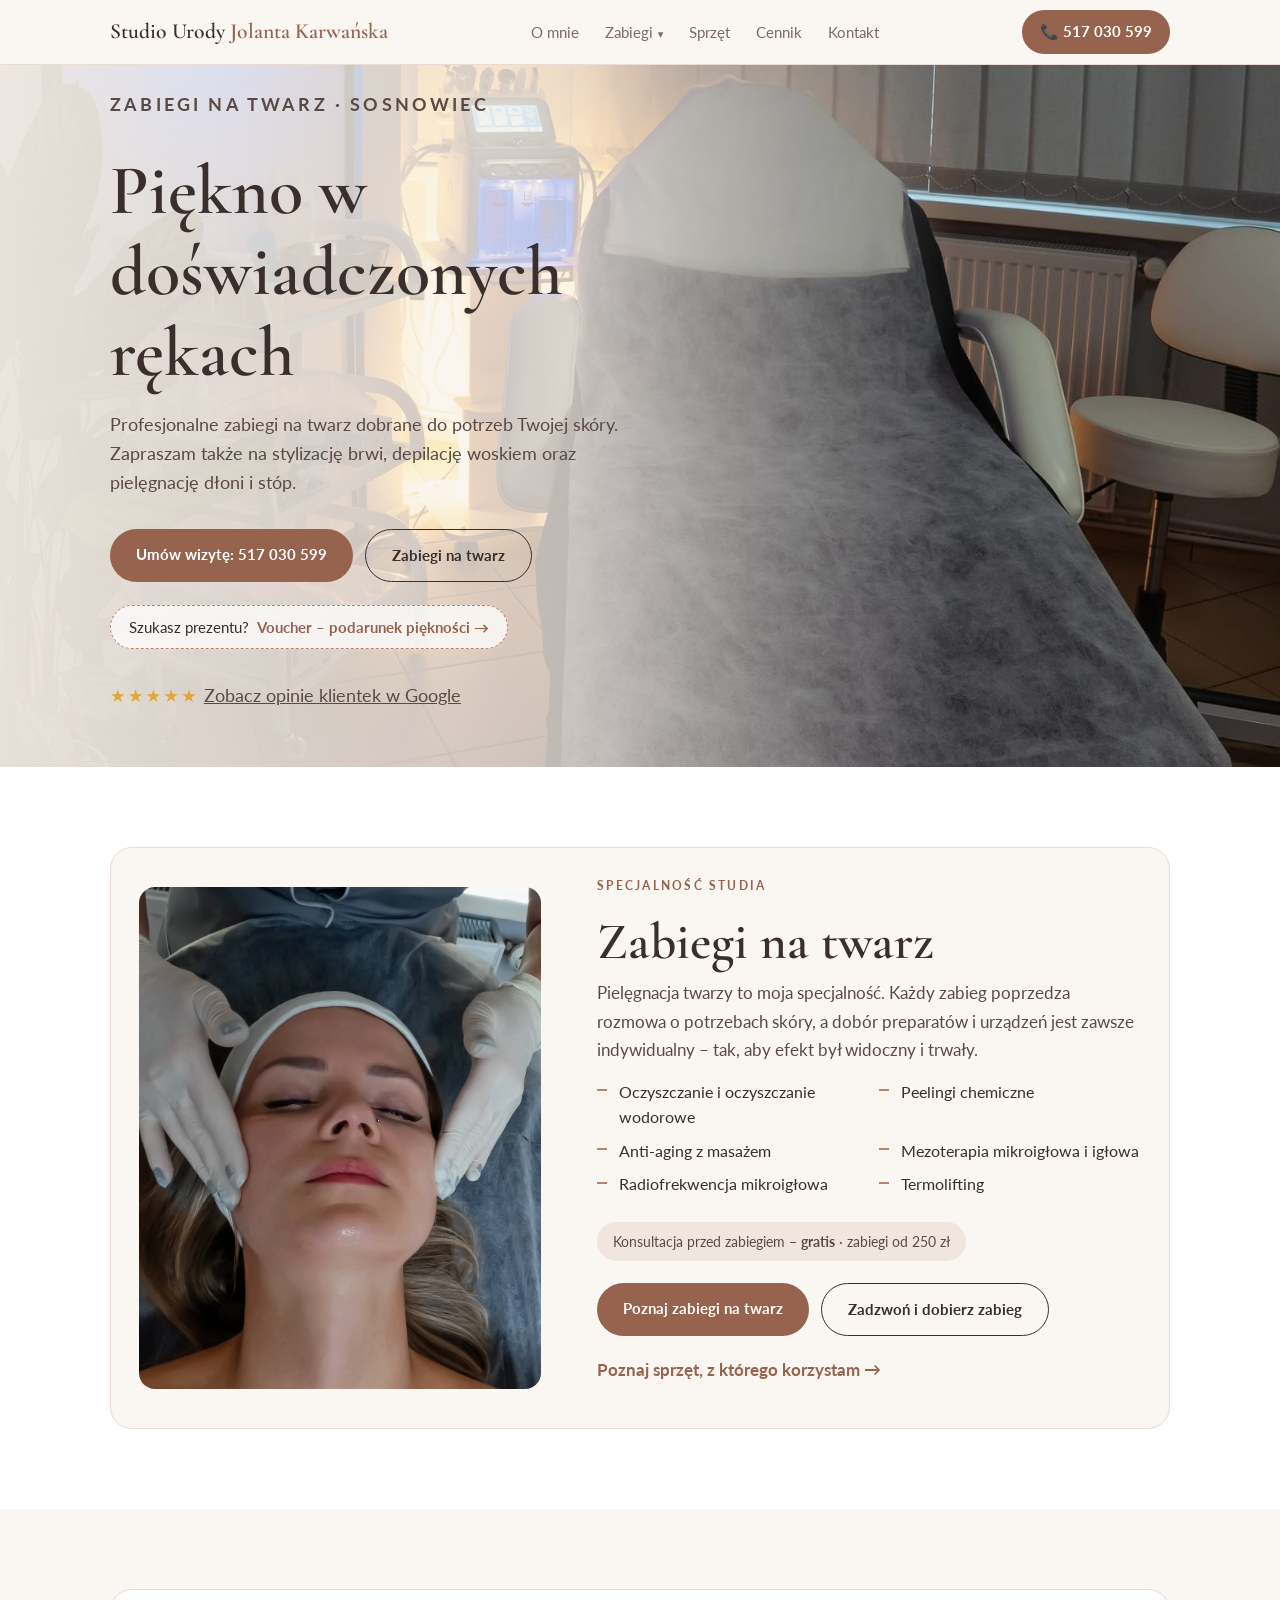
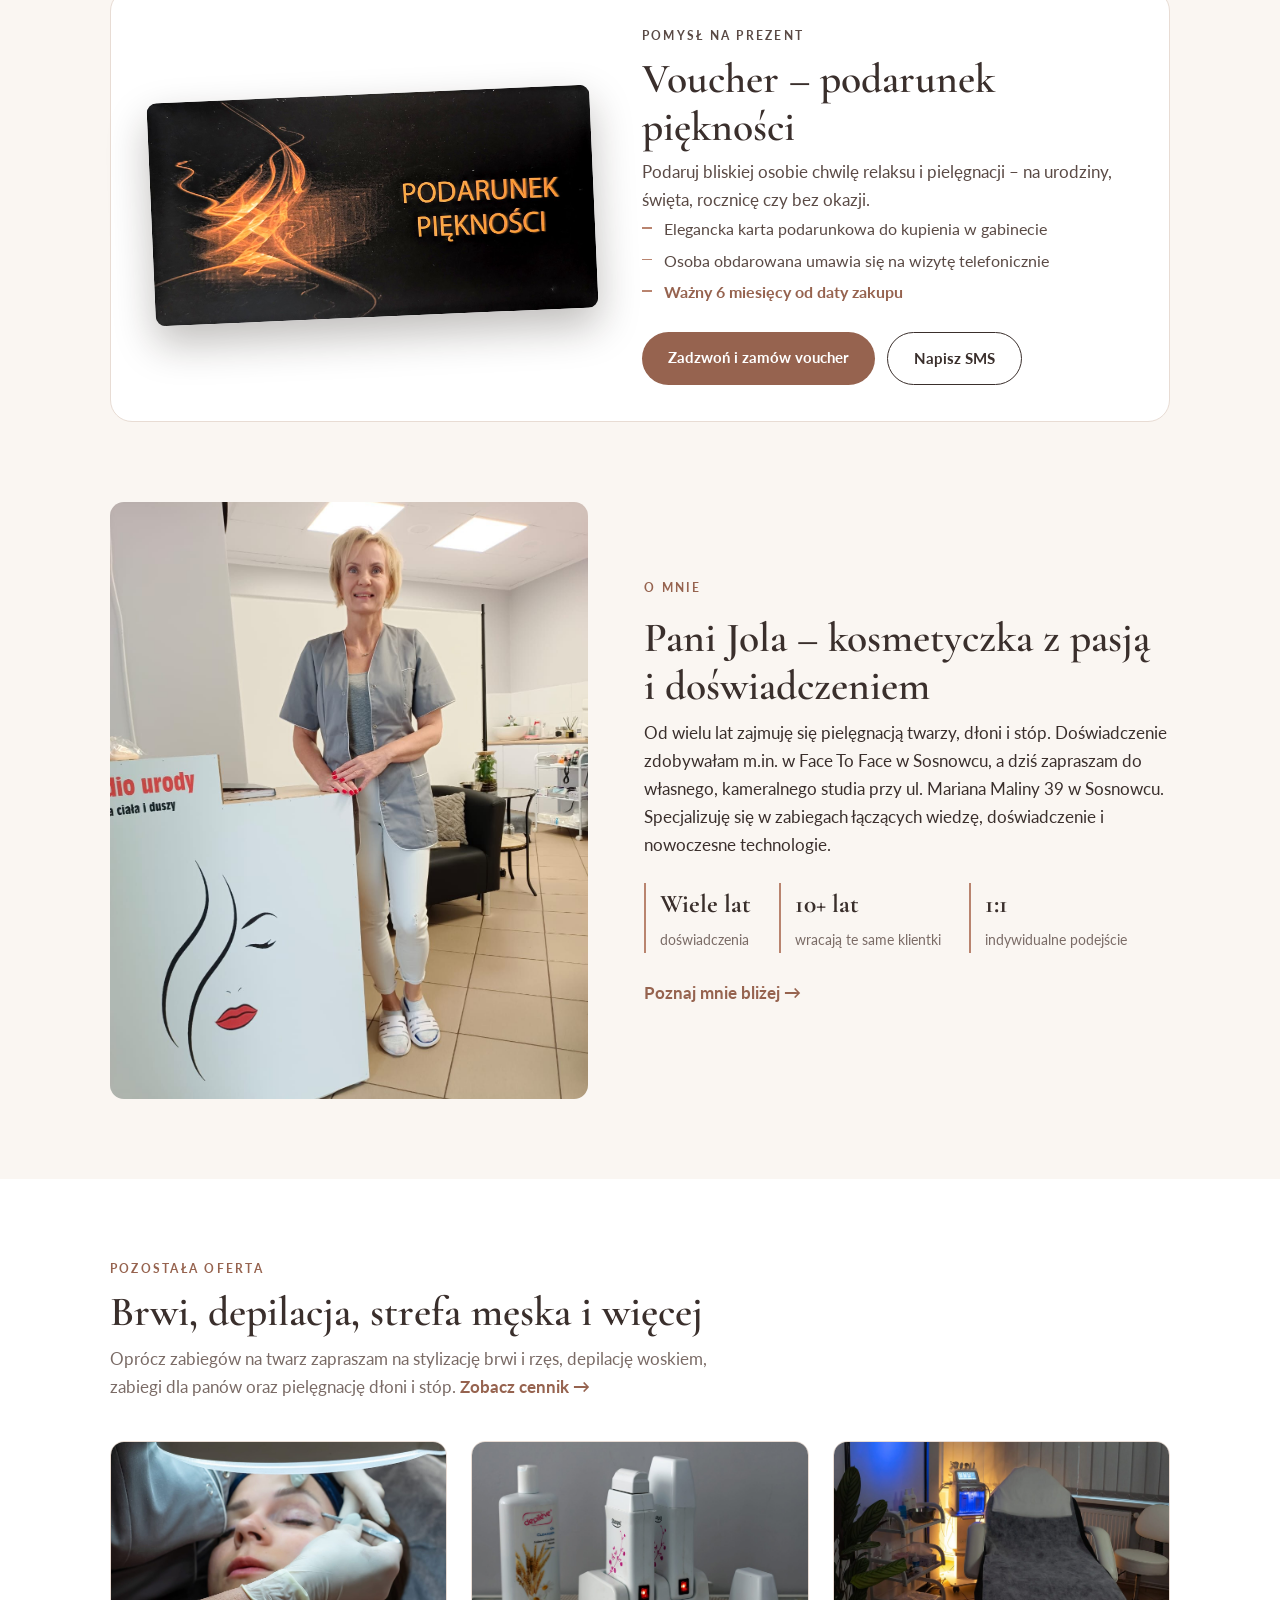
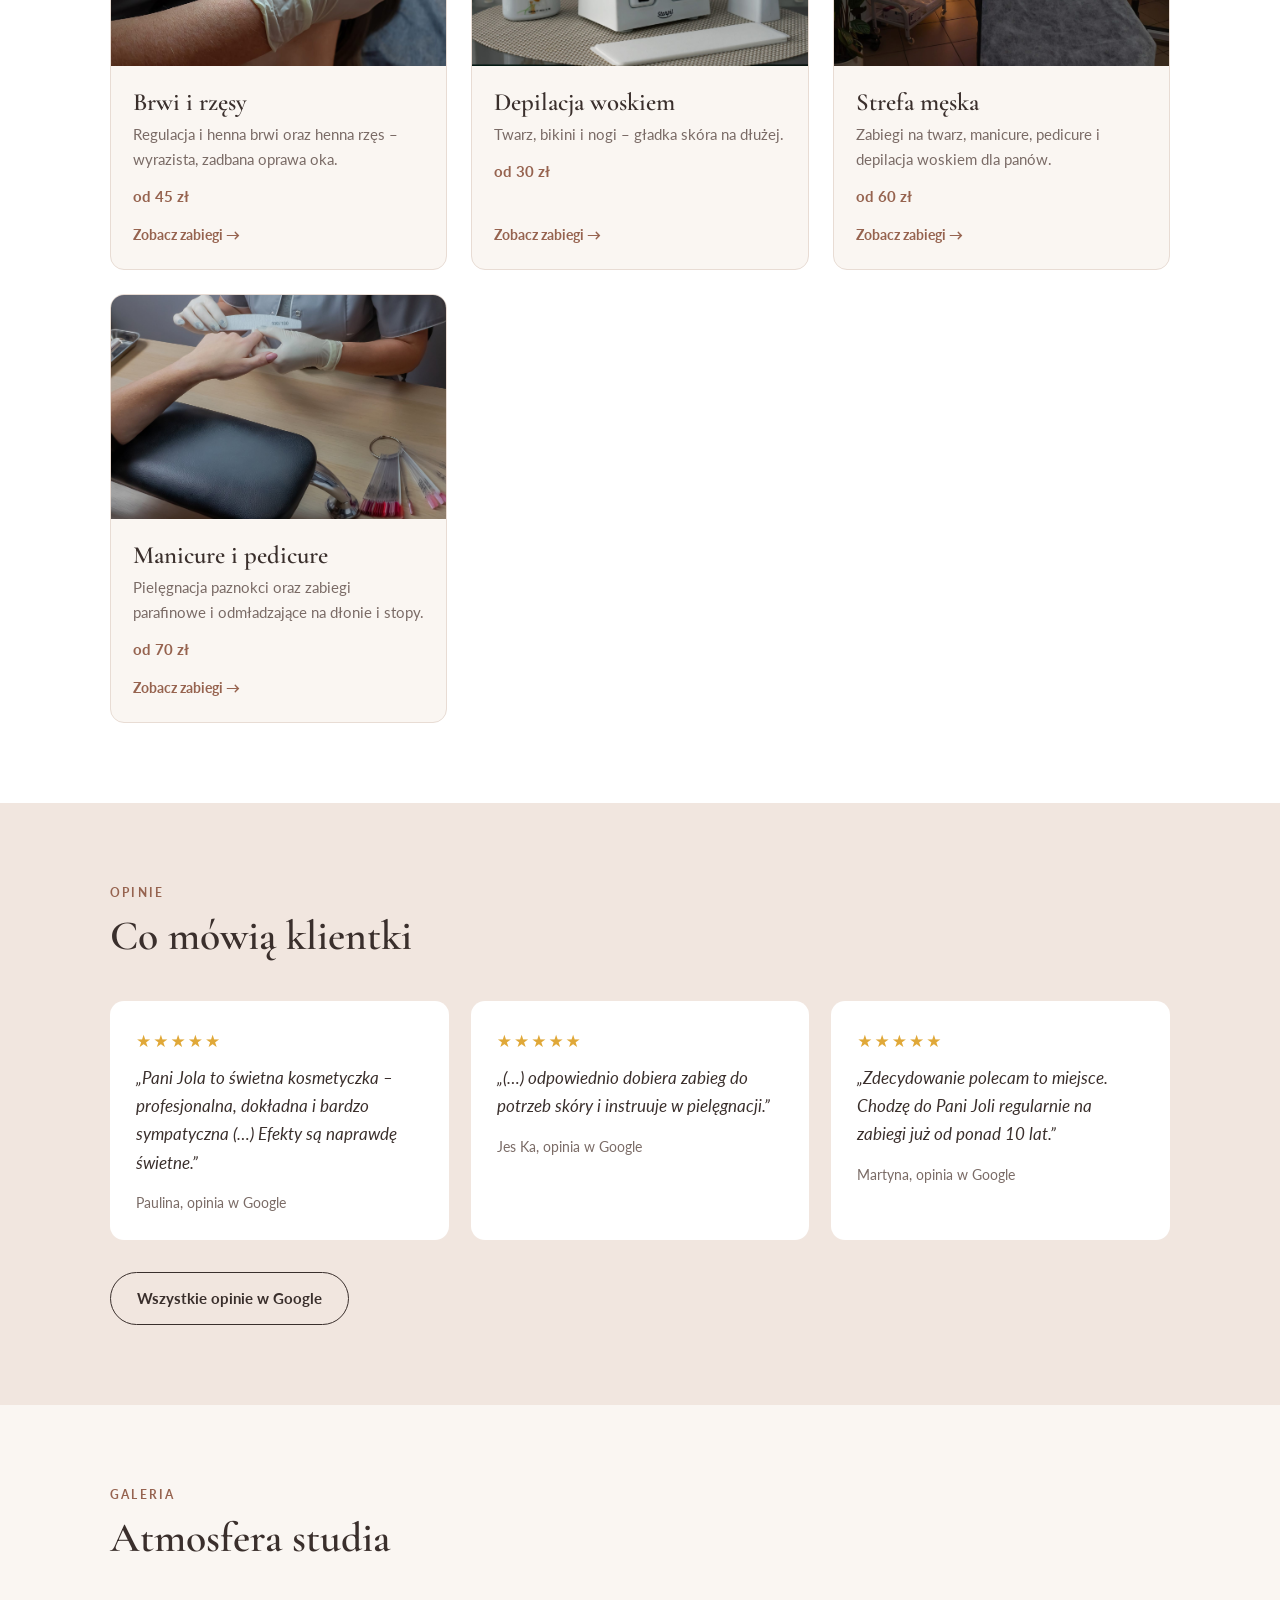
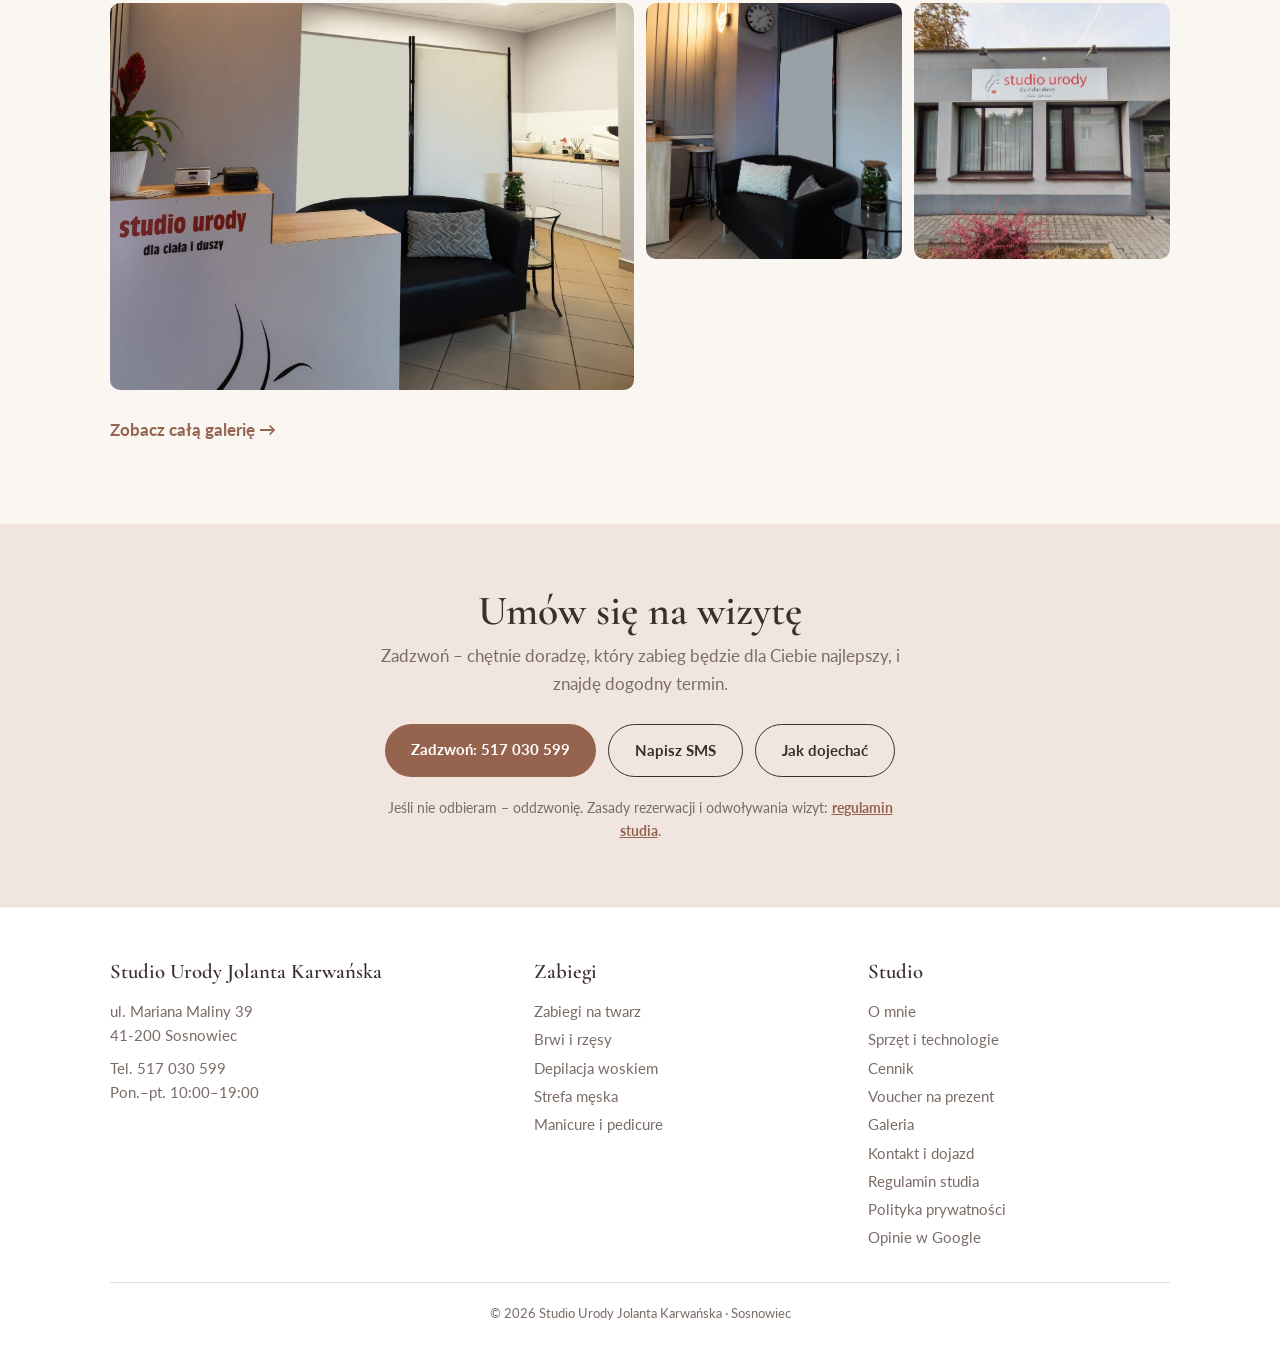
==== commit d3a5662a: "Use full building front photo in gallery, home and contact (keep old one in contact header)" ====
--- a/index.html
+++ b/index.html
@@ -182,7 +182,7 @@
     <div class="gallery">
       <img class="wide" src="images/recepcja.jpg" alt="Recepcja studia z logo Studio Urody" loading="lazy">
       <img src="images/poczekalnia.jpg" alt="Poczekalnia z wygodną sofą" loading="lazy">
-      <img src="images/budynek-wejscie.jpg" alt="Wejście do studia przy ul. Mariana Maliny 39" loading="lazy">
+      <img src="images/budynek-front.jpg" alt="Wejście do studia przy ul. Mariana Maliny 39" loading="lazy">
     </div>
     <p style="margin-top:1.6rem"><a class="text-link" href="galeria.html">Zobacz całą galerię →</a></p>
   </div>
